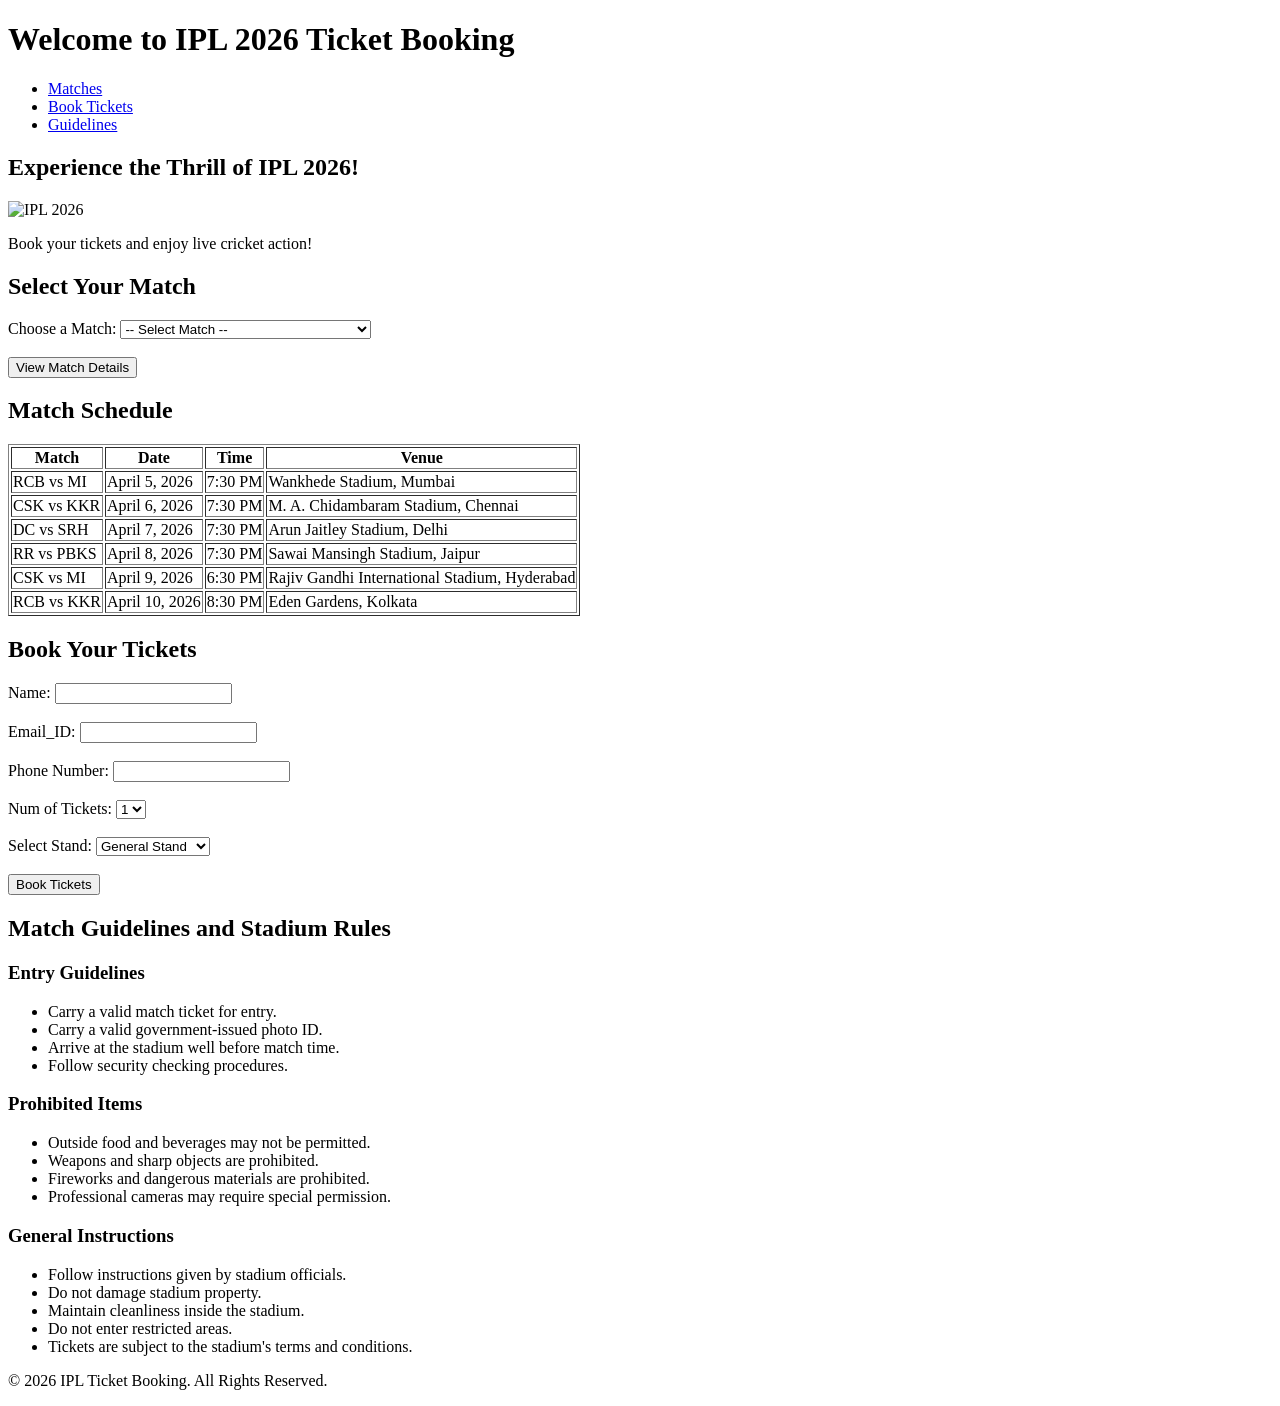
==== index.html @ c8d8641c "Add IPL Ticket Booking website" ====
<!DOCTYPE html>
<html lang="en">
<head>
    <meta charset="UTF-8">
    <meta name="viewport" content="width=device-width, initial-scale=1.0">
    <title>IPL 2026 Ticket Booking</title>
</head>

<body>

<header>
    <h1>Welcome to IPL 2026 Ticket Booking</h1>

    <nav>
        <ul>
            <li><a href="#matches">Matches</a></li>
            <li><a href="#booking">Book Tickets</a></li>
            <li><a href="#guidelines">Guidelines</a></li>
        </ul>
    </nav>
</header>

<main>

    <section>
        <h2>Experience the Thrill of IPL 2026!</h2>
        <img src="images/ipl20206.jpg" alt="IPL 2026" width="100%">
        <p>Book your tickets and enjoy live cricket action!</p>
    </section>

    <section id="matches">
        <h2>Select Your Match</h2>

        <form id="matchForm">

            <label for="match">Choose a Match:</label>

            <select id="match" name="match" required>
                <option value="">-- Select Match --</option>
                <option value="RCB vs MI">RCB vs Mumbai Indians</option>
                <option value="CSK vs KKR">CSK vs Kolkata Knight Riders</option>
                <option value="DC vs SRH">Delhi Capitals vs Sunrisers Hyderabad</option>
                <option value="RR vs PBKS">Rajasthan Royals vs Punjab Kings</option>
                <option value="SRH vs CSK">Sunrisers Hyderabad vs CSK</option>
                <option value="KKR vs RCB">KKR vs RCB</option>
            </select>

            <br><br>

            <button type="button" onclick="showMatch()">
                View Match Details
            </button>

        </form>

        <p id="matchDetails"></p>

    </section>

    <section>
        <h2>Match Schedule</h2>

        <table border="1">
            <tr>
                <th>Match</th>
                <th>Date</th>
                <th>Time</th>
                <th>Venue</th>
            </tr>

            <tr>
                <td>RCB vs MI</td>
                <td>April 5, 2026</td>
                <td>7:30 PM</td>
                <td>Wankhede Stadium, Mumbai</td>
            </tr>

            <tr>
                <td>CSK vs KKR</td>
                <td>April 6, 2026</td>
                <td>7:30 PM</td>
                <td>M. A. Chidambaram Stadium, Chennai</td>
            </tr>

            <tr>
                <td>DC vs SRH</td>
                <td>April 7, 2026</td>
                <td>7:30 PM</td>
                <td>Arun Jaitley Stadium, Delhi</td>
            </tr>

            <tr>
                <td>RR vs PBKS</td>
                <td>April 8, 2026</td>
                <td>7:30 PM</td>
                <td>Sawai Mansingh Stadium, Jaipur</td>
            </tr>

            <tr>
                <td>CSK vs MI</td>
                <td>April 9, 2026</td>
                <td>6:30 PM</td>
                <td>Rajiv Gandhi International Stadium, Hyderabad</td>
            </tr>

            <tr>
                <td>RCB vs KKR</td>
                <td>April 10, 2026</td>
                <td>8:30 PM</td>
                <td>Eden Gardens, Kolkata</td>
            </tr>
        </table>
    </section>

    <!-- Ticket Booking Form -->
    <section id="booking">
        <h2>Book Your Tickets</h2>

        <form>
            <label for="name">Name:</label>
            <input type="text" id="name" name="name" required>

            <br><br>

            <label for="email">Email_ID:</label>
            <input type="email" id="email" name="email" required>

            <br><br>

            <label for="phone">Phone Number:</label>
            <input type="tel" id="phone" name="phone" required>

            <br><br>

            <label for="ticket">Num of Tickets:</label>
            <select id="ticket" name="ticket">
                <option value="1">1</option>
                <option value="2">2</option>
                <option value="3">3</option>
                <option value="4">4</option>
                <option value="5">5</option>
            </select>

            <br><br>

            <label for="stand">Select Stand:</label>
            <select id="stand" name="stand">
                <option>General Stand</option>
                <option>Premium Stand</option>
                <option>VIP Stand</option>
            </select>

            <br><br>

            <button type="submit">Book Tickets</button>
        </form>
    </section>

    <section id="guidelines">
        <h2>Match Guidelines and Stadium Rules</h2>

        <h3>Entry Guidelines</h3>
        <ul>
            <li>Carry a valid match ticket for entry.</li>
            <li>Carry a valid government-issued photo ID.</li>
            <li>Arrive at the stadium well before match time.</li>
            <li>Follow security checking procedures.</li>
        </ul>

        <h3>Prohibited Items</h3>
        <ul>
            <li>Outside food and beverages may not be permitted.</li>
            <li>Weapons and sharp objects are prohibited.</li>
            <li>Fireworks and dangerous materials are prohibited.</li>
            <li>Professional cameras may require special permission.</li>
        </ul>

        <h3>General Instructions</h3>
        <ul>
            <li>Follow instructions given by stadium officials.</li>
            <li>Do not damage stadium property.</li>
            <li>Maintain cleanliness inside the stadium.</li>
            <li>Do not enter restricted areas.</li>
            <li>Tickets are subject to the stadium's terms and conditions.</li>
        </ul>

    </section>

</main>

<footer>
    <p>&copy; 2026 IPL Ticket Booking. All Rights Reserved.</p>
</footer>



</script>

</body>
</html>
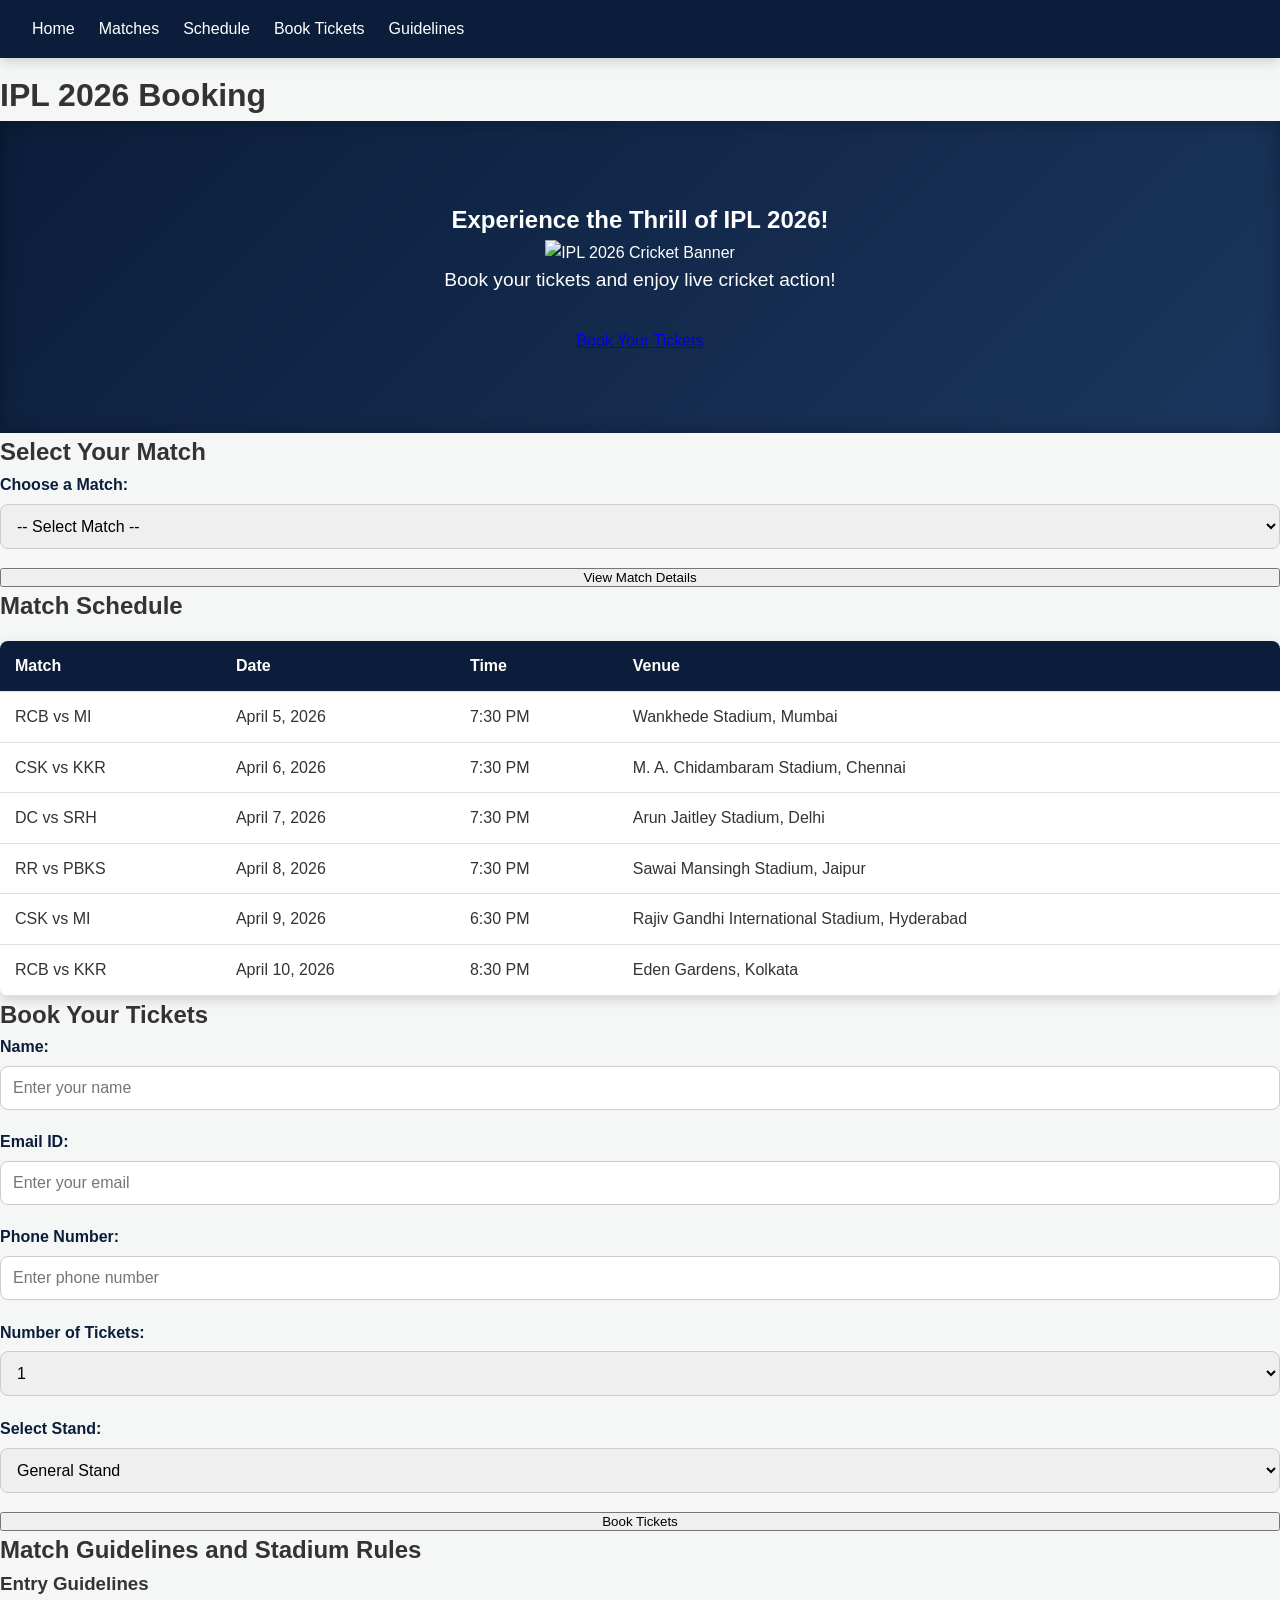
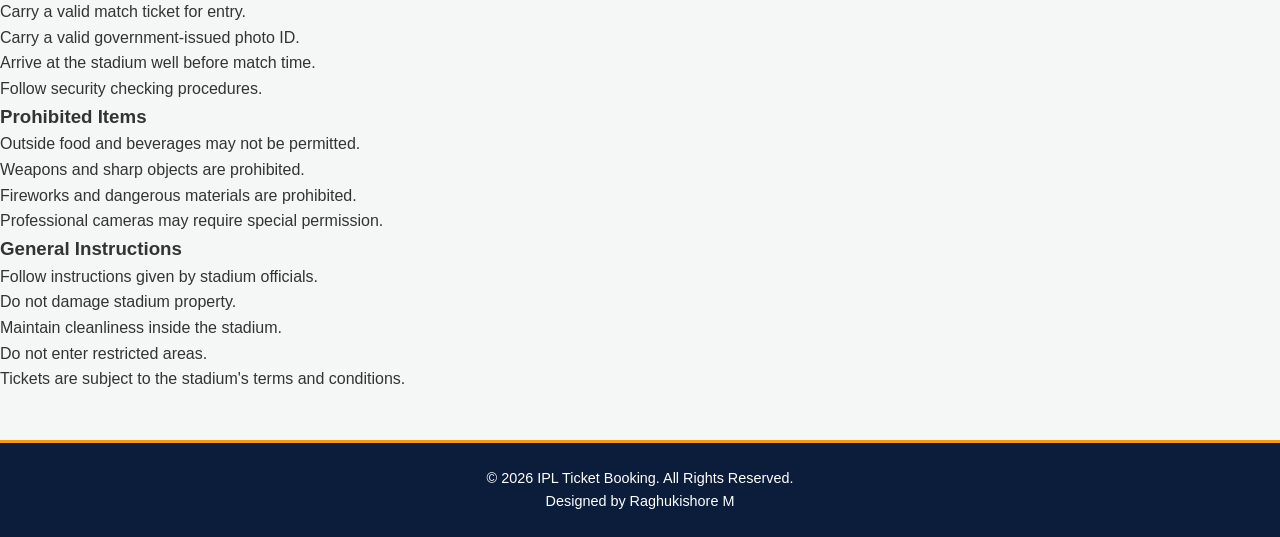
==== commit 36c37507: "Updated HTML markup structure for CSS alignment" ====
--- a/index.html
+++ b/index.html
@@ -4,197 +4,236 @@
     <meta charset="UTF-8">
     <meta name="viewport" content="width=device-width, initial-scale=1.0">
     <title>IPL 2026 Ticket Booking</title>
+
+    <!-- External CSS -->
+    <link rel="stylesheet" href="styles.css">
 </head>
-
 <body>
 
-<header>
-    <h1>Welcome to IPL 2026 Ticket Booking</h1>
-
-    <nav>
-        <ul>
-            <li><a href="#matches">Matches</a></li>
-            <li><a href="#booking">Book Tickets</a></li>
-            <li><a href="#guidelines">Guidelines</a></li>
-        </ul>
-    </nav>
-</header>
-
-<main>
-
-    <section>
-        <h2>Experience the Thrill of IPL 2026!</h2>
-        <img src="images/ipl20206.jpg" alt="IPL 2026" width="100%">
-        <p>Book your tickets and enjoy live cricket action!</p>
-    </section>
-
-    <section id="matches">
-        <h2>Select Your Match</h2>
-
-        <form id="matchForm">
-
-            <label for="match">Choose a Match:</label>
-
-            <select id="match" name="match" required>
-                <option value="">-- Select Match --</option>
-                <option value="RCB vs MI">RCB vs Mumbai Indians</option>
-                <option value="CSK vs KKR">CSK vs Kolkata Knight Riders</option>
-                <option value="DC vs SRH">Delhi Capitals vs Sunrisers Hyderabad</option>
-                <option value="RR vs PBKS">Rajasthan Royals vs Punjab Kings</option>
-                <option value="SRH vs CSK">Sunrisers Hyderabad vs CSK</option>
-                <option value="KKR vs RCB">KKR vs RCB</option>
-            </select>
-
-            <br><br>
-
-            <button type="button" onclick="showMatch()">
-                View Match Details
-            </button>
-
-        </form>
-
-        <p id="matchDetails"></p>
-
-    </section>
-
-    <section>
-        <h2>Match Schedule</h2>
-
-        <table border="1">
-            <tr>
-                <th>Match</th>
-                <th>Date</th>
-                <th>Time</th>
-                <th>Venue</th>
-            </tr>
-
-            <tr>
-                <td>RCB vs MI</td>
-                <td>April 5, 2026</td>
-                <td>7:30 PM</td>
-                <td>Wankhede Stadium, Mumbai</td>
-            </tr>
-
-            <tr>
-                <td>CSK vs KKR</td>
-                <td>April 6, 2026</td>
-                <td>7:30 PM</td>
-                <td>M. A. Chidambaram Stadium, Chennai</td>
-            </tr>
-
-            <tr>
-                <td>DC vs SRH</td>
-                <td>April 7, 2026</td>
-                <td>7:30 PM</td>
-                <td>Arun Jaitley Stadium, Delhi</td>
-            </tr>
-
-            <tr>
-                <td>RR vs PBKS</td>
-                <td>April 8, 2026</td>
-                <td>7:30 PM</td>
-                <td>Sawai Mansingh Stadium, Jaipur</td>
-            </tr>
-
-            <tr>
-                <td>CSK vs MI</td>
-                <td>April 9, 2026</td>
-                <td>6:30 PM</td>
-                <td>Rajiv Gandhi International Stadium, Hyderabad</td>
-            </tr>
-
-            <tr>
-                <td>RCB vs KKR</td>
-                <td>April 10, 2026</td>
-                <td>8:30 PM</td>
-                <td>Eden Gardens, Kolkata</td>
-            </tr>
-        </table>
-    </section>
-
-    <!-- Ticket Booking Form -->
-    <section id="booking">
-        <h2>Book Your Tickets</h2>
-
-        <form>
-            <label for="name">Name:</label>
-            <input type="text" id="name" name="name" required>
-
-            <br><br>
-
-            <label for="email">Email_ID:</label>
-            <input type="email" id="email" name="email" required>
-
-            <br><br>
-
-            <label for="phone">Phone Number:</label>
-            <input type="tel" id="phone" name="phone" required>
-
-            <br><br>
-
-            <label for="ticket">Num of Tickets:</label>
-            <select id="ticket" name="ticket">
-                <option value="1">1</option>
-                <option value="2">2</option>
-                <option value="3">3</option>
-                <option value="4">4</option>
-                <option value="5">5</option>
-            </select>
-
-            <br><br>
-
-            <label for="stand">Select Stand:</label>
-            <select id="stand" name="stand">
-                <option>General Stand</option>
-                <option>Premium Stand</option>
-                <option>VIP Stand</option>
-            </select>
-
-            <br><br>
-
-            <button type="submit">Book Tickets</button>
-        </form>
-    </section>
-
-    <section id="guidelines">
-        <h2>Match Guidelines and Stadium Rules</h2>
-
-        <h3>Entry Guidelines</h3>
-        <ul>
-            <li>Carry a valid match ticket for entry.</li>
-            <li>Carry a valid government-issued photo ID.</li>
-            <li>Arrive at the stadium well before match time.</li>
-            <li>Follow security checking procedures.</li>
-        </ul>
-
-        <h3>Prohibited Items</h3>
-        <ul>
-            <li>Outside food and beverages may not be permitted.</li>
-            <li>Weapons and sharp objects are prohibited.</li>
-            <li>Fireworks and dangerous materials are prohibited.</li>
-            <li>Professional cameras may require special permission.</li>
-        </ul>
-
-        <h3>General Instructions</h3>
-        <ul>
-            <li>Follow instructions given by stadium officials.</li>
-            <li>Do not damage stadium property.</li>
-            <li>Maintain cleanliness inside the stadium.</li>
-            <li>Do not enter restricted areas.</li>
-            <li>Tickets are subject to the stadium's terms and conditions.</li>
-        </ul>
-
-    </section>
-
-</main>
-
-<footer>
-    <p>&copy; 2026 IPL Ticket Booking. All Rights Reserved.</p>
-</footer>
-
-
-
-</script>
+    <!-- Header & Navigation -->
+    <header>
+        <h1>IPL 2026 Booking</h1>
+
+        <nav>
+            <ul>
+                <li><a href="#home">Home</a></li>
+                <li><a href="#matches">Matches</a></li>
+                <li><a href="#schedule">Schedule</a></li>
+                <li><a href="#booking">Book Tickets</a></li>
+                <li><a href="#guidelines">Guidelines</a></li>
+            </ul>
+        </nav>
+    </header>
+
+    <main>
+
+        <!-- Hero Section -->
+        <section id="home" class="hero">
+            <h2>Experience the Thrill of IPL 2026!</h2>
+
+            <img src="images/ipl2026.jpg.jpeg" 
+                 alt="IPL 2026 Cricket Banner" 
+                 class="hero-image">
+
+            <p>Book your tickets and enjoy live cricket action!</p>
+
+            <a href="#booking" class="hero-button">
+                Book Your Tickets
+            </a>
+        </section>
+
+        <!-- Match Selection -->
+        <section id="matches">
+            <h2>Select Your Match</h2>
+
+            <form id="matchForm">
+                <div class="form-group">
+                    <label for="match">Choose a Match:</label>
+                    <select id="match" name="match" required>
+                        <option value="">-- Select Match --</option>
+                        <option value="RCB vs MI">RCB vs Mumbai Indians</option>
+                        <option value="CSK vs KKR">CSK vs Kolkata Knight Riders</option>
+                        <option value="DC vs SRH">Delhi Capitals vs Sunrisers Hyderabad</option>
+                        <option value="RR vs PBKS">Rajasthan Royals vs Punjab Kings</option>
+                        <option value="SRH vs CSK">Sunrisers Hyderabad vs CSK</option>
+                        <option value="KKR vs RCB">KKR vs RCB</option>
+                    </select>
+                </div>
+
+                <button type="button" onclick="showMatch()">
+                    View Match Details
+                </button>
+            </form>
+
+            <p id="matchDetails"></p>
+        </section>
+
+        <!-- Match Schedule -->
+        <section id="schedule">
+            <h2>Match Schedule</h2>
+
+            <div class="table-container">
+                <table>
+                    <thead>
+                        <tr>
+                            <th>Match</th>
+                            <th>Date</th>
+                            <th>Time</th>
+                            <th>Venue</th>
+                        </tr>
+                    </thead>
+                    <tbody>
+                        <tr>
+                            <td>RCB vs MI</td>
+                            <td>April 5, 2026</td>
+                            <td>7:30 PM</td>
+                            <td>Wankhede Stadium, Mumbai</td>
+                        </tr>
+                        <tr>
+                            <td>CSK vs KKR</td>
+                            <td>April 6, 2026</td>
+                            <td>7:30 PM</td>
+                            <td>M. A. Chidambaram Stadium, Chennai</td>
+                        </tr>
+                        <tr>
+                            <td>DC vs SRH</td>
+                            <td>April 7, 2026</td>
+                            <td>7:30 PM</td>
+                            <td>Arun Jaitley Stadium, Delhi</td>
+                        </tr>
+                        <tr>
+                            <td>RR vs PBKS</td>
+                            <td>April 8, 2026</td>
+                            <td>7:30 PM</td>
+                            <td>Sawai Mansingh Stadium, Jaipur</td>
+                        </tr>
+                        <tr>
+                            <td>CSK vs MI</td>
+                            <td>April 9, 2026</td>
+                            <td>6:30 PM</td>
+                            <td>Rajiv Gandhi International Stadium, Hyderabad</td>
+                        </tr>
+                        <tr>
+                            <td>RCB vs KKR</td>
+                            <td>April 10, 2026</td>
+                            <td>8:30 PM</td>
+                            <td>Eden Gardens, Kolkata</td>
+                        </tr>
+                    </tbody>
+                </table>
+            </div>
+        </section>
+
+        <!-- Ticket Booking -->
+        <section id="booking">
+            <h2>Book Your Tickets</h2>
+
+            <form onsubmit="bookTicket(event)">
+                <div class="form-group">
+                    <label for="name">Name:</label>
+                    <input type="text" id="name" name="name" placeholder="Enter your name" required>
+                </div>
+
+                <div class="form-group">
+                    <label for="email">Email ID:</label>
+                    <input type="email" id="email" name="email" placeholder="Enter your email" required>
+                </div>
+
+                <div class="form-group">
+                    <label for="phone">Phone Number:</label>
+                    <input type="tel" id="phone" name="phone" placeholder="Enter phone number" pattern="[0-9]{10}" required>
+                </div>
+
+                <div class="form-group">
+                    <label for="ticket">Number of Tickets:</label>
+                    <select id="ticket" name="ticket" required>
+                        <option value="1">1</option>
+                        <option value="2">2</option>
+                        <option value="3">3</option>
+                        <option value="4">4</option>
+                        <option value="5">5</option>
+                    </select>
+                </div>
+
+                <div class="form-group">
+                    <label for="stand">Select Stand:</label>
+                    <select id="stand" name="stand" required>
+                        <option value="General Stand">General Stand</option>
+                        <option value="Premium Stand">Premium Stand</option>
+                        <option value="VIP Stand">VIP Stand</option>
+                    </select>
+                </div>
+
+                <button type="submit">Book Tickets</button>
+            </form>
+        </section>
+
+        <!-- Guidelines -->
+        <section id="guidelines">
+            <h2>Match Guidelines and Stadium Rules</h2>
+
+            <h3>Entry Guidelines</h3>
+            <ul>
+                <li>Carry a valid match ticket for entry.</li>
+                <li>Carry a valid government-issued photo ID.</li>
+                <li>Arrive at the stadium well before match time.</li>
+                <li>Follow security checking procedures.</li>
+            </ul>
+
+            <h3>Prohibited Items</h3>
+            <ul>
+                <li>Outside food and beverages may not be permitted.</li>
+                <li>Weapons and sharp objects are prohibited.</li>
+                <li>Fireworks and dangerous materials are prohibited.</li>
+                <li>Professional cameras may require special permission.</li>
+            </ul>
+
+            <h3>General Instructions</h3>
+            <ul>
+                <li>Follow instructions given by stadium officials.</li>
+                <li>Do not damage stadium property.</li>
+                <li>Maintain cleanliness inside the stadium.</li>
+                <li>Do not enter restricted areas.</li>
+                <li>Tickets are subject to the stadium's terms and conditions.</li>
+            </ul>
+        </section>
+
+    </main>
+
+    <!-- Footer -->
+    <footer>
+        <p>&copy; 2026 IPL Ticket Booking. All Rights Reserved.</p>
+        <p>Designed by Raghukishore M</p>
+    </footer>
+
+    <!-- JavaScript -->
+    <script>
+        function showMatch() {
+            let match = document.getElementById("match").value;
+
+            if (match === "") {
+                alert("Please select a match");
+            } else {
+                document.getElementById("matchDetails").innerHTML =
+                    "Selected Match: " + match;
+            }
+        }
+
+        function bookTicket(event) {
+            event.preventDefault();
+
+            let name = document.getElementById("name").value;
+            let tickets = document.getElementById("ticket").value;
+            let stand = document.getElementById("stand").value;
+
+            alert(
+                "Ticket Booking Successful!\n\n" +
+                "Name: " + name + "\n" +
+                "Number of Tickets: " + tickets + "\n" +
+                "Stand: " + stand
+            );
+        }
+    </script>
 
 </body>
 </html>
--- a/styles.css
+++ b/styles.css
@@ -0,0 +1,198 @@
+/* --- Root Variables for Theme --- */
+:root {
+  --primary-color: #0b1d3a;    /* Dark Blue */
+  --accent-color: #f39c12;     /* Gold / Yellow */
+  --accent-hover: #e67e22;     /* Darker Gold */
+  --bg-color: #f4f7f6;         /* Light Background */
+  --card-bg: #ffffff;          /* White Card Background */
+  --text-color: #333333;       /* Dark Text */
+  --text-light: #ffffff;       /* White Text */
+  --shadow: 0 4px 12px rgba(0, 0, 0, 0.15);
+  --border-radius: 8px;
+}
+
+/* --- Global Styles --- */
+* {
+  margin: 0;
+  padding: 0;
+  box-sizing: border-box;
+}
+
+body {
+  font-family: 'Segoe UI', Tahoma, Geneva, Verdana, sans-serif;
+  background-color: var(--bg-color);
+  color: var(--text-color);
+  line-height: 1.6;
+  padding-top: 70px; /* Space for fixed navbar */
+}
+
+/* --- Navigation Bar --- */
+nav {
+  position: fixed;
+  top: 0;
+  left: 0;
+  width: 100%;
+  background-color: var(--primary-color);
+  color: var(--text-light);
+  display: flex;
+  justify-content: space-between;
+  align-items: center;
+  padding: 1rem 2rem;
+  box-shadow: var(--shadow);
+  z-index: 1000;
+}
+
+nav .logo {
+  font-size: 1.5rem;
+  font-weight: bold;
+  color: var(--accent-color);
+  letter-spacing: 1px;
+}
+
+nav ul {
+  list-style: none;
+  display: flex;
+  gap: 1.5rem;
+}
+
+nav ul li a {
+  color: var(--text-light);
+  text-decoration: none;
+  font-weight: 500;
+  transition: color 0.3s ease;
+}
+
+nav ul li a:hover {
+  color: var(--accent-color);
+}
+
+/* --- Hero Section / Banner --- */
+.hero {
+  background: linear-gradient(135deg, var(--primary-color), #1b365d);
+  color: var(--text-light);
+  text-align: center;
+  padding: 5rem 2rem;
+  box-shadow: inset 0 0 20px rgba(0,0,0,0.3);
+}
+
+.hero h1 {
+  font-size: 3rem;
+  margin-bottom: 1rem;
+  color: var(--accent-color);
+}
+
+.hero p {
+  font-size: 1.2rem;
+  margin-bottom: 2rem;
+  max-width: 600px;
+  margin-left: auto;
+  margin-right: auto;
+}
+
+.btn {
+  display: inline-block;
+  background-color: var(--accent-color);
+  color: var(--primary-color);
+  padding: 0.75rem 1.5rem;
+  font-size: 1rem;
+  font-weight: bold;
+  border: none;
+  border-radius: var(--border-radius);
+  cursor: pointer;
+  text-decoration: none;
+  transition: background-color 0.3s ease, transform 0.2s ease;
+  box-shadow: var(--shadow);
+}
+
+.btn:hover {
+  background-color: var(--accent-hover);
+  transform: translateY(-2px);
+}
+
+/* --- Cards & Containers --- */
+.container {
+  max-width: 1100px;
+  margin: 2rem auto;
+  padding: 0 1rem;
+}
+
+.card {
+  background-color: var(--card-bg);
+  padding: 2rem;
+  margin-bottom: 2rem;
+  border-radius: var(--border-radius);
+  box-shadow: var(--shadow);
+  border-left: 5px solid var(--accent-color);
+}
+
+/* --- Tables (Match Schedule) --- */
+table {
+  width: 100%;
+  border-collapse: collapse;
+  margin-top: 1rem;
+  background-color: var(--card-bg);
+  border-radius: var(--border-radius);
+  overflow: hidden;
+  box-shadow: var(--shadow);
+}
+
+table th, table td {
+  padding: 12px 15px;
+  text-align: left;
+  border-bottom: 1px solid #e0e0e0;
+}
+
+table th {
+  background-color: var(--primary-color);
+  color: var(--text-light);
+  font-weight: 600;
+}
+
+table tr:hover {
+  background-color: #f1f5f9;
+}
+
+/* --- Forms (Booking Section) --- */
+form {
+  display: flex;
+  flex-direction: column;
+  gap: 1.2rem;
+}
+
+.form-group {
+  display: flex;
+  flex-direction: column;
+  gap: 0.4rem;
+}
+
+form label {
+  font-weight: 600;
+  color: var(--primary-color);
+}
+
+form input, form select {
+  padding: 0.75rem;
+  border: 1px solid #ccc;
+  border-radius: var(--border-radius);
+  font-size: 1rem;
+  outline: none;
+  transition: border-color 0.3s ease;
+}
+
+form input:focus, form select:focus {
+  border-color: var(--accent-color);
+}
+
+/* --- Footer --- */
+footer {
+  background-color: var(--primary-color);
+  color: var(--text-light);
+  text-align: center;
+  padding: 1.5rem;
+  margin-top: 3rem;
+  font-size: 0.9rem;
+  border-top: 3px solid var(--accent-color);
+}
+
+
+
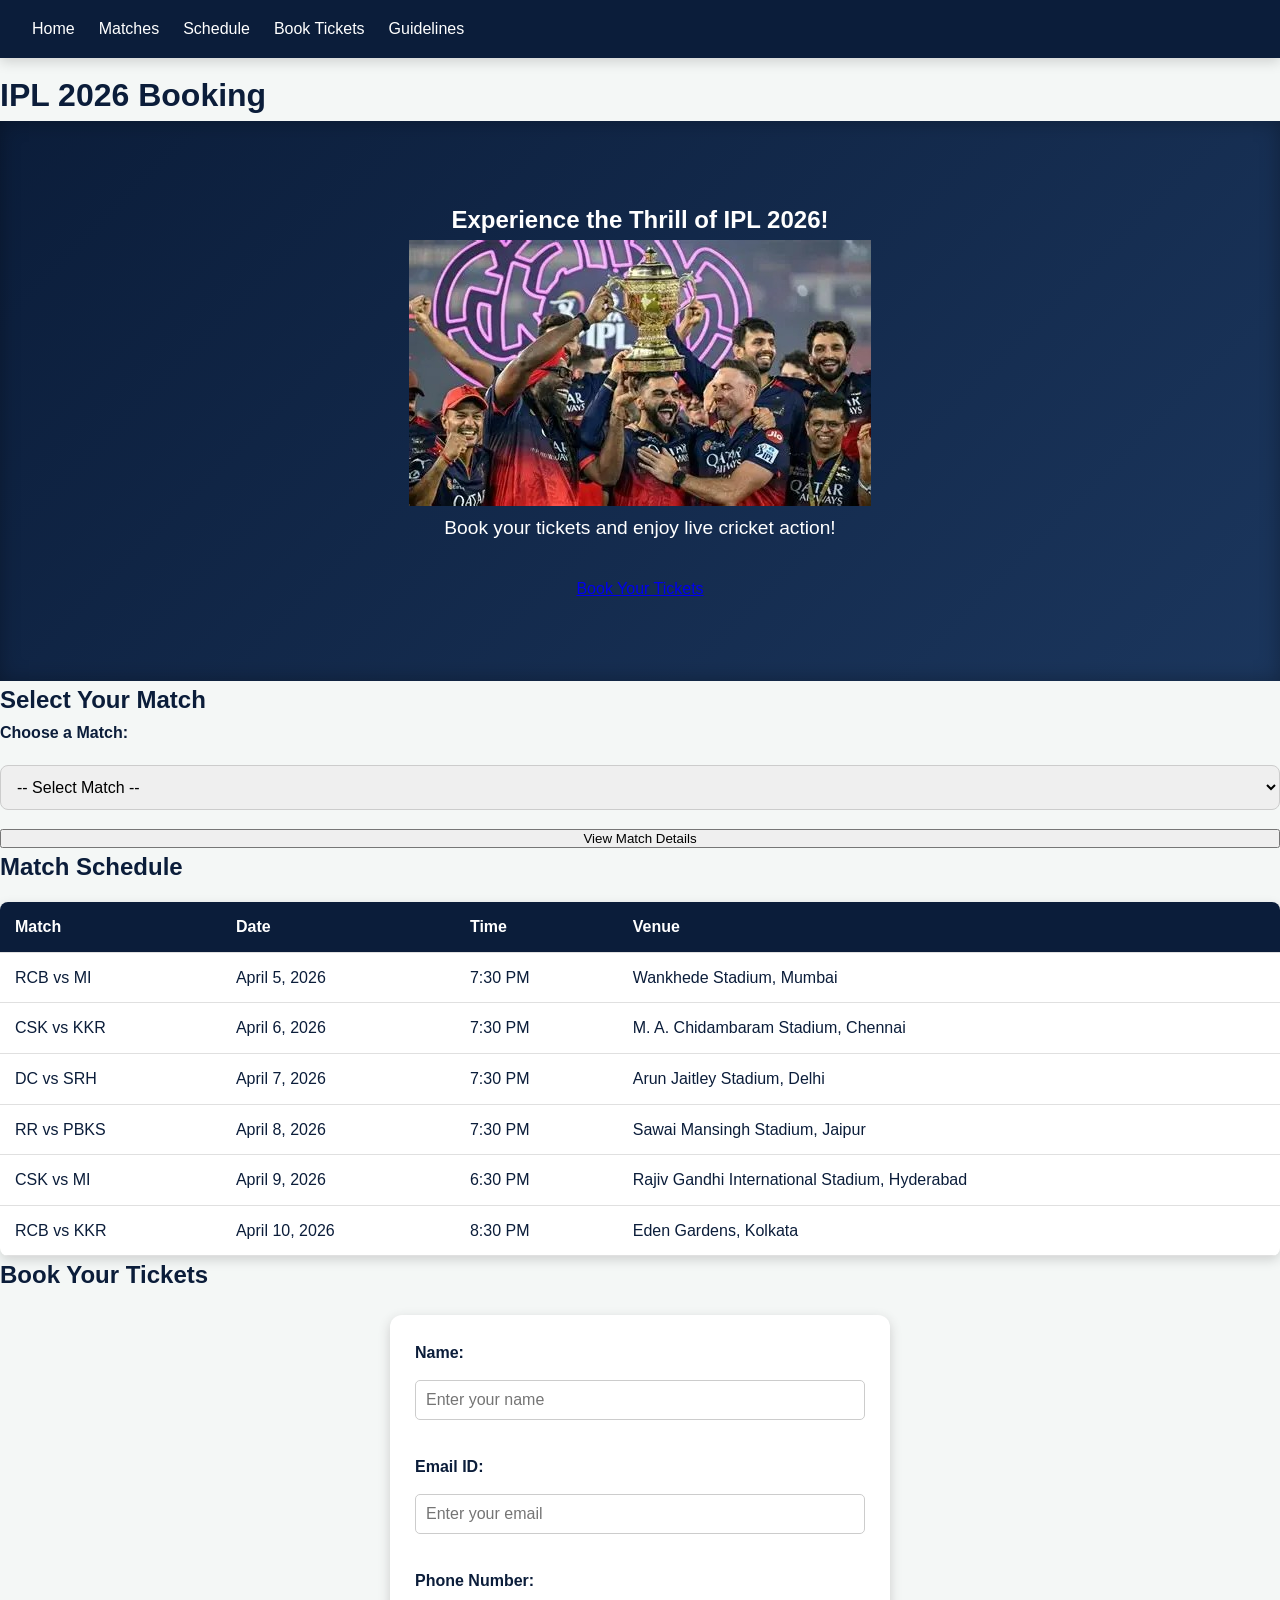
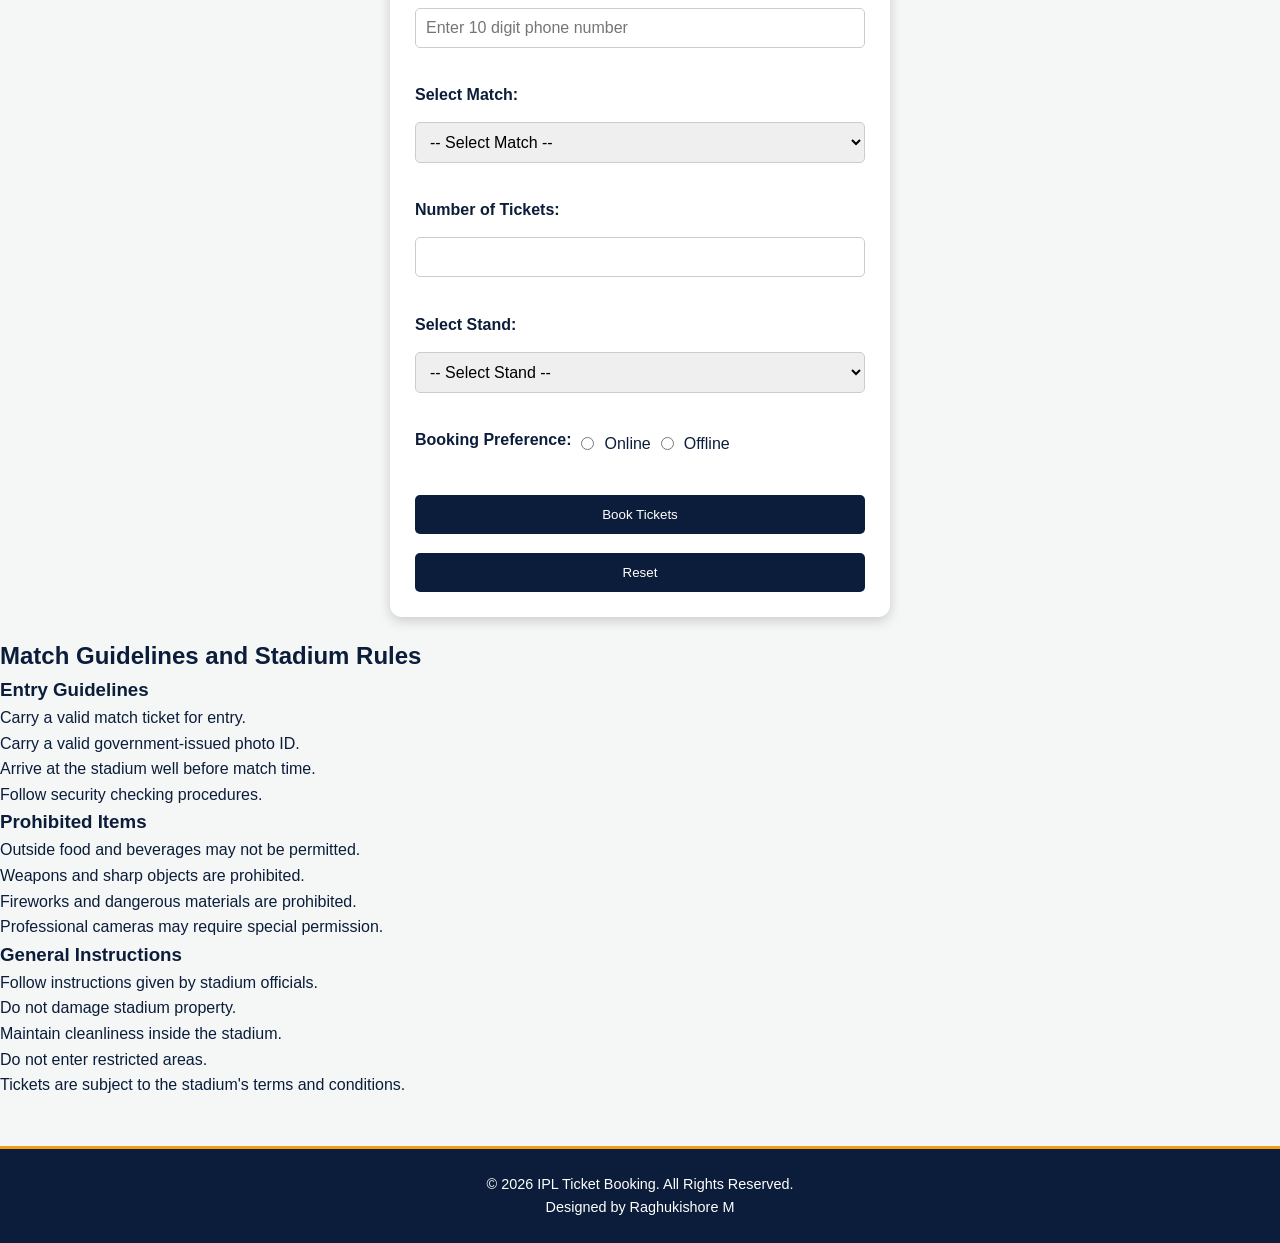
==== commit 54d665fe: "Complete IPL Ticket Booking Activity 3" ====
--- a/index.html
+++ b/index.html
@@ -1,239 +1,169 @@
+
 <!DOCTYPE html>
 <html lang="en">
 <head>
-    <meta charset="UTF-8">
-    <meta name="viewport" content="width=device-width, initial-scale=1.0">
-    <title>IPL 2026 Ticket Booking</title>
-
-    <!-- External CSS -->
-    <link rel="stylesheet" href="styles.css">
+<meta charset="UTF-8">
+<meta name="viewport" content="width=device-width, initial-scale=1.0">
+<title>IPL 2026 Ticket Booking</title>
+<link rel="stylesheet" href="styles.css">
+<style>
+body{font-family:Arial,sans-serif;background:#f4f7f6;color:#0b1d3a}
+#booking form{max-width:500px;margin:20px auto;padding:25px;background:white;border-radius:12px;box-shadow:0 4px 12px #ccc}
+.form-group{margin-bottom:15px}
+.form-group label{display:block;margin-bottom:8px;font-weight:bold}
+.form-group input:not([type=radio]),.form-group select{width:100%;padding:10px;border:1px solid #ccc;border-radius:5px;box-sizing:border-box}
+.form-group input:focus,.form-group select:focus{outline:2px solid #f39c12}
+#booking button{background:#0b1d3a;color:white;padding:12px 20px;border:0;border-radius:5px;cursor:pointer}
+#booking button:hover{background:#f39c12;color:#0b1d3a}
+</style>
 </head>
 <body>
 
-    <!-- Header & Navigation -->
-    <header>
-        <h1>IPL 2026 Booking</h1>
+<header>
+<h1>IPL 2026 Booking</h1>
+<nav><ul>
+<li><a href="#home">Home</a></li>
+<li><a href="#matches">Matches</a></li>
+<li><a href="#schedule">Schedule</a></li>
+<li><a href="#booking">Book Tickets</a></li>
+<li><a href="#guidelines">Guidelines</a></li>
+</ul></nav>
+</header>
 
-        <nav>
-            <ul>
-                <li><a href="#home">Home</a></li>
-                <li><a href="#matches">Matches</a></li>
-                <li><a href="#schedule">Schedule</a></li>
-                <li><a href="#booking">Book Tickets</a></li>
-                <li><a href="#guidelines">Guidelines</a></li>
-            </ul>
-        </nav>
-    </header>
+<main>
 
-    <main>
+<section id="home" class="hero">
+<h2>Experience the Thrill of IPL 2026!</h2>
+<img src="images/ipl2026.jpg.jpeg" alt="IPL 2026 Cricket Banner" class="hero-image">
+<p>Book your tickets and enjoy live cricket action!</p>
+<a href="#booking" class="hero-button">Book Your Tickets</a>
+</section>
 
-        <!-- Hero Section -->
-        <section id="home" class="hero">
-            <h2>Experience the Thrill of IPL 2026!</h2>
+<section id="matches">
+<h2>Select Your Match</h2>
+<form id="matchForm">
+<label for="match">Choose a Match:</label>
+<select id="match" name="match" required>
+<option value="">-- Select Match --</option>
+<option>RCB vs Mumbai Indians</option>
+<option>CSK vs Kolkata Knight Riders</option>
+<option>Delhi Capitals vs Sunrisers Hyderabad</option>
+<option>Rajasthan Royals vs Punjab Kings</option>
+<option>Sunrisers Hyderabad vs CSK</option>
+<option>KKR vs RCB</option>
+</select>
+<button type="button" onclick="showMatch()">View Match Details</button>
+</form>
+<p id="matchDetails"></p>
+</section>
 
-            <img src="images/ipl2026.jpg.jpeg" 
-                 alt="IPL 2026 Cricket Banner" 
-                 class="hero-image">
+<section id="schedule">
+<h2>Match Schedule</h2>
+<div class="table-container"><table>
+<thead><tr><th>Match</th><th>Date</th><th>Time</th><th>Venue</th></tr></thead>
+<tbody>
+<tr><td>RCB vs MI</td><td>April 5, 2026</td><td>7:30 PM</td><td>Wankhede Stadium, Mumbai</td></tr>
+<tr><td>CSK vs KKR</td><td>April 6, 2026</td><td>7:30 PM</td><td>M. A. Chidambaram Stadium, Chennai</td></tr>
+<tr><td>DC vs SRH</td><td>April 7, 2026</td><td>7:30 PM</td><td>Arun Jaitley Stadium, Delhi</td></tr>
+<tr><td>RR vs PBKS</td><td>April 8, 2026</td><td>7:30 PM</td><td>Sawai Mansingh Stadium, Jaipur</td></tr>
+<tr><td>CSK vs MI</td><td>April 9, 2026</td><td>6:30 PM</td><td>Rajiv Gandhi International Stadium, Hyderabad</td></tr>
+<tr><td>RCB vs KKR</td><td>April 10, 2026</td><td>8:30 PM</td><td>Eden Gardens, Kolkata</td></tr>
+</tbody>
+</table></div>
+</section>
 
-            <p>Book your tickets and enjoy live cricket action!</p>
+<section id="booking">
+<h2>Book Your Tickets</h2>
+<form onsubmit="bookTicket(event)">
+<div class="form-group">
+<label for="name">Name:</label>
+<input type="text" id="name" name="name" placeholder="Enter your name" minlength="3" maxlength="30" required>
+</div>
+<div class="form-group">
+<label for="email">Email ID:</label>
+<input type="email" id="email" name="email" placeholder="Enter your email" required>
+</div>
+<div class="form-group">
+<label for="phone">Phone Number:</label>
+<input type="tel" id="phone" name="phone" placeholder="Enter 10 digit phone number" pattern="[0-9]{10}" required>
+</div>
+<div class="form-group">
+<label for="bookingMatch">Select Match:</label>
+<select id="bookingMatch" name="bookingMatch" required>
+<option value="">-- Select Match --</option>
+<option>RCB vs MI</option><option>CSK vs KKR</option>
+<option>DC vs SRH</option><option>RR vs PBKS</option>
+<option>CSK vs MI</option><option>RCB vs KKR</option>
+</select>
+</div>
+<div class="form-group">
+<label for="ticket">Number of Tickets:</label>
+<input type="number" id="ticket" name="ticket" min="1" max="10" required>
+</div>
+<div class="form-group">
+<label for="stand">Select Stand:</label>
+<select id="stand" name="stand" required>
+<option value="">-- Select Stand --</option>
+<option>General Stand</option><option>Premium Stand</option><option>VIP Stand</option>
+</select>
+</div>
+<div class="form-group">
+<label>Booking Preference:</label>
+<input type="radio" name="preference" value="Online" required> Online
+<input type="radio" name="preference" value="Offline"> Offline
+</div>
+<button type="submit">Book Tickets</button>
+<button type="reset">Reset</button>
+</form>
+</section>
 
-            <a href="#booking" class="hero-button">
-                Book Your Tickets
-            </a>
-        </section>
+<section id="guidelines">
+<h2>Match Guidelines and Stadium Rules</h2>
+<h3>Entry Guidelines</h3>
+<ul>
+<li>Carry a valid match ticket for entry.</li>
+<li>Carry a valid government-issued photo ID.</li>
+<li>Arrive at the stadium well before match time.</li>
+<li>Follow security checking procedures.</li>
+</ul>
+<h3>Prohibited Items</h3>
+<ul>
+<li>Outside food and beverages may not be permitted.</li>
+<li>Weapons and sharp objects are prohibited.</li>
+<li>Fireworks and dangerous materials are prohibited.</li>
+<li>Professional cameras may require special permission.</li>
+</ul>
+<h3>General Instructions</h3>
+<ul>
+<li>Follow instructions given by stadium officials.</li>
+<li>Do not damage stadium property.</li>
+<li>Maintain cleanliness inside the stadium.</li>
+<li>Do not enter restricted areas.</li>
+<li>Tickets are subject to the stadium's terms and conditions.</li>
+</ul>
+</section>
 
-        <!-- Match Selection -->
-        <section id="matches">
-            <h2>Select Your Match</h2>
+</main>
 
-            <form id="matchForm">
-                <div class="form-group">
-                    <label for="match">Choose a Match:</label>
-                    <select id="match" name="match" required>
-                        <option value="">-- Select Match --</option>
-                        <option value="RCB vs MI">RCB vs Mumbai Indians</option>
-                        <option value="CSK vs KKR">CSK vs Kolkata Knight Riders</option>
-                        <option value="DC vs SRH">Delhi Capitals vs Sunrisers Hyderabad</option>
-                        <option value="RR vs PBKS">Rajasthan Royals vs Punjab Kings</option>
-                        <option value="SRH vs CSK">Sunrisers Hyderabad vs CSK</option>
-                        <option value="KKR vs RCB">KKR vs RCB</option>
-                    </select>
-                </div>
+<footer>
+<p>&copy; 2026 IPL Ticket Booking. All Rights Reserved.</p>
+<p>Designed by Raghukishore M</p>
+</footer>
 
-                <button type="button" onclick="showMatch()">
-                    View Match Details
-                </button>
-            </form>
-
-            <p id="matchDetails"></p>
-        </section>
-
-        <!-- Match Schedule -->
-        <section id="schedule">
-            <h2>Match Schedule</h2>
-
-            <div class="table-container">
-                <table>
-                    <thead>
-                        <tr>
-                            <th>Match</th>
-                            <th>Date</th>
-                            <th>Time</th>
-                            <th>Venue</th>
-                        </tr>
-                    </thead>
-                    <tbody>
-                        <tr>
-                            <td>RCB vs MI</td>
-                            <td>April 5, 2026</td>
-                            <td>7:30 PM</td>
-                            <td>Wankhede Stadium, Mumbai</td>
-                        </tr>
-                        <tr>
-                            <td>CSK vs KKR</td>
-                            <td>April 6, 2026</td>
-                            <td>7:30 PM</td>
-                            <td>M. A. Chidambaram Stadium, Chennai</td>
-                        </tr>
-                        <tr>
-                            <td>DC vs SRH</td>
-                            <td>April 7, 2026</td>
-                            <td>7:30 PM</td>
-                            <td>Arun Jaitley Stadium, Delhi</td>
-                        </tr>
-                        <tr>
-                            <td>RR vs PBKS</td>
-                            <td>April 8, 2026</td>
-                            <td>7:30 PM</td>
-                            <td>Sawai Mansingh Stadium, Jaipur</td>
-                        </tr>
-                        <tr>
-                            <td>CSK vs MI</td>
-                            <td>April 9, 2026</td>
-                            <td>6:30 PM</td>
-                            <td>Rajiv Gandhi International Stadium, Hyderabad</td>
-                        </tr>
-                        <tr>
-                            <td>RCB vs KKR</td>
-                            <td>April 10, 2026</td>
-                            <td>8:30 PM</td>
-                            <td>Eden Gardens, Kolkata</td>
-                        </tr>
-                    </tbody>
-                </table>
-            </div>
-        </section>
-
-        <!-- Ticket Booking -->
-        <section id="booking">
-            <h2>Book Your Tickets</h2>
-
-            <form onsubmit="bookTicket(event)">
-                <div class="form-group">
-                    <label for="name">Name:</label>
-                    <input type="text" id="name" name="name" placeholder="Enter your name" required>
-                </div>
-
-                <div class="form-group">
-                    <label for="email">Email ID:</label>
-                    <input type="email" id="email" name="email" placeholder="Enter your email" required>
-                </div>
-
-                <div class="form-group">
-                    <label for="phone">Phone Number:</label>
-                    <input type="tel" id="phone" name="phone" placeholder="Enter phone number" pattern="[0-9]{10}" required>
-                </div>
-
-                <div class="form-group">
-                    <label for="ticket">Number of Tickets:</label>
-                    <select id="ticket" name="ticket" required>
-                        <option value="1">1</option>
-                        <option value="2">2</option>
-                        <option value="3">3</option>
-                        <option value="4">4</option>
-                        <option value="5">5</option>
-                    </select>
-                </div>
-
-                <div class="form-group">
-                    <label for="stand">Select Stand:</label>
-                    <select id="stand" name="stand" required>
-                        <option value="General Stand">General Stand</option>
-                        <option value="Premium Stand">Premium Stand</option>
-                        <option value="VIP Stand">VIP Stand</option>
-                    </select>
-                </div>
-
-                <button type="submit">Book Tickets</button>
-            </form>
-        </section>
-
-        <!-- Guidelines -->
-        <section id="guidelines">
-            <h2>Match Guidelines and Stadium Rules</h2>
-
-            <h3>Entry Guidelines</h3>
-            <ul>
-                <li>Carry a valid match ticket for entry.</li>
-                <li>Carry a valid government-issued photo ID.</li>
-                <li>Arrive at the stadium well before match time.</li>
-                <li>Follow security checking procedures.</li>
-            </ul>
-
-            <h3>Prohibited Items</h3>
-            <ul>
-                <li>Outside food and beverages may not be permitted.</li>
-                <li>Weapons and sharp objects are prohibited.</li>
-                <li>Fireworks and dangerous materials are prohibited.</li>
-                <li>Professional cameras may require special permission.</li>
-            </ul>
-
-            <h3>General Instructions</h3>
-            <ul>
-                <li>Follow instructions given by stadium officials.</li>
-                <li>Do not damage stadium property.</li>
-                <li>Maintain cleanliness inside the stadium.</li>
-                <li>Do not enter restricted areas.</li>
-                <li>Tickets are subject to the stadium's terms and conditions.</li>
-            </ul>
-        </section>
-
-    </main>
-
-    <!-- Footer -->
-    <footer>
-        <p>&copy; 2026 IPL Ticket Booking. All Rights Reserved.</p>
-        <p>Designed by Raghukishore M</p>
-    </footer>
-
-    <!-- JavaScript -->
-    <script>
-        function showMatch() {
-            let match = document.getElementById("match").value;
-
-            if (match === "") {
-                alert("Please select a match");
-            } else {
-                document.getElementById("matchDetails").innerHTML =
-                    "Selected Match: " + match;
-            }
-        }
-
-        function bookTicket(event) {
-            event.preventDefault();
-
-            let name = document.getElementById("name").value;
-            let tickets = document.getElementById("ticket").value;
-            let stand = document.getElementById("stand").value;
-
-            alert(
-                "Ticket Booking Successful!\n\n" +
-                "Name: " + name + "\n" +
-                "Number of Tickets: " + tickets + "\n" +
-                "Stand: " + stand
-            );
-        }
-    </script>
+<script>
+function showMatch(){
+let match=document.getElementById("match").value;
+document.getElementById("matchDetails").innerHTML=match?"Selected Match: "+match:"Please select a match";
+}
+function bookTicket(event){
+event.preventDefault();
+let name=document.getElementById("name").value,
+tickets=document.getElementById("ticket").value,
+stand=document.getElementById("stand").value,
+match=document.getElementById("bookingMatch").value;
+alert("Ticket Booking Successful!\n\nName: "+name+"\nMatch: "+match+"\nNumber of Tickets: "+tickets+"\nStand: "+stand);
+}
+</script>
 
 </body>
-</html>+</html>
--- a/styles.css
+++ b/styles.css
@@ -1,17 +1,16 @@
-/* --- Root Variables for Theme --- */
+
 :root {
-  --primary-color: #0b1d3a;    /* Dark Blue */
-  --accent-color: #f39c12;     /* Gold / Yellow */
-  --accent-hover: #e67e22;     /* Darker Gold */
-  --bg-color: #f4f7f6;         /* Light Background */
-  --card-bg: #ffffff;          /* White Card Background */
-  --text-color: #333333;       /* Dark Text */
-  --text-light: #ffffff;       /* White Text */
-  --shadow: 0 4px 12px rgba(0, 0, 0, 0.15);
+  --primary-color: #0b1d3a;
+  --accent-color: #f39c12;
+  --accent-hover: #e67e22;
+  --bg-color: #f4f7f6;
+  --card-bg: #ffffff;
+  --text-color: #333333;
+  --text-light: #ffffff;
+  --shadow: 0 4px 12px rgba(0,0,0,0.15);
   --border-radius: 8px;
 }
 
-/* --- Global Styles --- */
 * {
   margin: 0;
   padding: 0;
@@ -20,19 +19,18 @@
 
 body {
   font-family: 'Segoe UI', Tahoma, Geneva, Verdana, sans-serif;
-  background-color: var(--bg-color);
+  background: var(--bg-color);
   color: var(--text-color);
   line-height: 1.6;
-  padding-top: 70px; /* Space for fixed navbar */
-}
-
-/* --- Navigation Bar --- */
+  padding-top: 70px;
+}
+
 nav {
   position: fixed;
   top: 0;
   left: 0;
   width: 100%;
-  background-color: var(--primary-color);
+  background: var(--primary-color);
   color: var(--text-light);
   display: flex;
   justify-content: space-between;
@@ -66,7 +64,6 @@
   color: var(--accent-color);
 }
 
-/* --- Hero Section / Banner --- */
 .hero {
   background: linear-gradient(135deg, var(--primary-color), #1b365d);
   color: var(--text-light);
@@ -83,15 +80,13 @@
 
 .hero p {
   font-size: 1.2rem;
-  margin-bottom: 2rem;
   max-width: 600px;
-  margin-left: auto;
-  margin-right: auto;
+  margin: 0 auto 2rem;
 }
 
 .btn {
   display: inline-block;
-  background-color: var(--accent-color);
+  background: var(--accent-color);
   color: var(--primary-color);
   padding: 0.75rem 1.5rem;
   font-size: 1rem;
@@ -105,11 +100,10 @@
 }
 
 .btn:hover {
-  background-color: var(--accent-hover);
+  background: var(--accent-hover);
   transform: translateY(-2px);
 }
 
-/* --- Cards & Containers --- */
 .container {
   max-width: 1100px;
   margin: 2rem auto;
@@ -117,7 +111,7 @@
 }
 
 .card {
-  background-color: var(--card-bg);
+  background: var(--card-bg);
   padding: 2rem;
   margin-bottom: 2rem;
   border-radius: var(--border-radius);
@@ -125,12 +119,11 @@
   border-left: 5px solid var(--accent-color);
 }
 
-/* --- Tables (Match Schedule) --- */
 table {
   width: 100%;
   border-collapse: collapse;
   margin-top: 1rem;
-  background-color: var(--card-bg);
+  background: var(--card-bg);
   border-radius: var(--border-radius);
   overflow: hidden;
   box-shadow: var(--shadow);
@@ -143,16 +136,15 @@
 }
 
 table th {
-  background-color: var(--primary-color);
+  background: var(--primary-color);
   color: var(--text-light);
   font-weight: 600;
 }
 
 table tr:hover {
-  background-color: #f1f5f9;
-}
-
-/* --- Forms (Booking Section) --- */
+  background: #f1f5f9;
+}
+
 form {
   display: flex;
   flex-direction: column;
@@ -183,9 +175,8 @@
   border-color: var(--accent-color);
 }
 
-/* --- Footer --- */
 footer {
-  background-color: var(--primary-color);
+  background: var(--primary-color);
   color: var(--text-light);
   text-align: center;
   padding: 1.5rem;
@@ -194,5 +185,62 @@
   border-top: 3px solid var(--accent-color);
 }
 
-
-
+/* Booking Form */
+#booking form {
+  max-width: 500px;
+  margin: auto;
+  padding: 25px;
+  background: white;
+  border-radius: 10px;
+  box-shadow: 0 4px 10px #ccc;
+}
+
+.form-group {
+  margin-bottom: 15px;
+}
+
+.form-group label {
+  display: block;
+  margin-bottom: 8px;
+  font-weight: bold;
+}
+
+.form-group input:not([type="radio"]),
+.form-group select {
+  width: 100%;
+  padding: 10px;
+  border: 1px solid #ccc;
+  border-radius: 5px;
+  box-sizing: border-box;
+}
+
+.form-group input:focus,
+.form-group select:focus {
+  outline: 2px solid var(--accent-color);
+}
+
+#booking button {
+  background: var(--primary-color);
+  color: white;
+  padding: 12px 20px;
+  border: none;
+  border-radius: 5px;
+  cursor: pointer;
+}
+
+#booking button:hover {
+  background: var(--accent-color);
+  color: var(--primary-color);
+}
+
+/* Radio Buttons */
+.form-group:has(input[type="radio"]) {
+  flex-direction: row;
+  align-items: center;
+  gap: 10px;
+}
+
+.form-group input[type="radio"] {
+  width: auto;
+  margin: 0;
+}
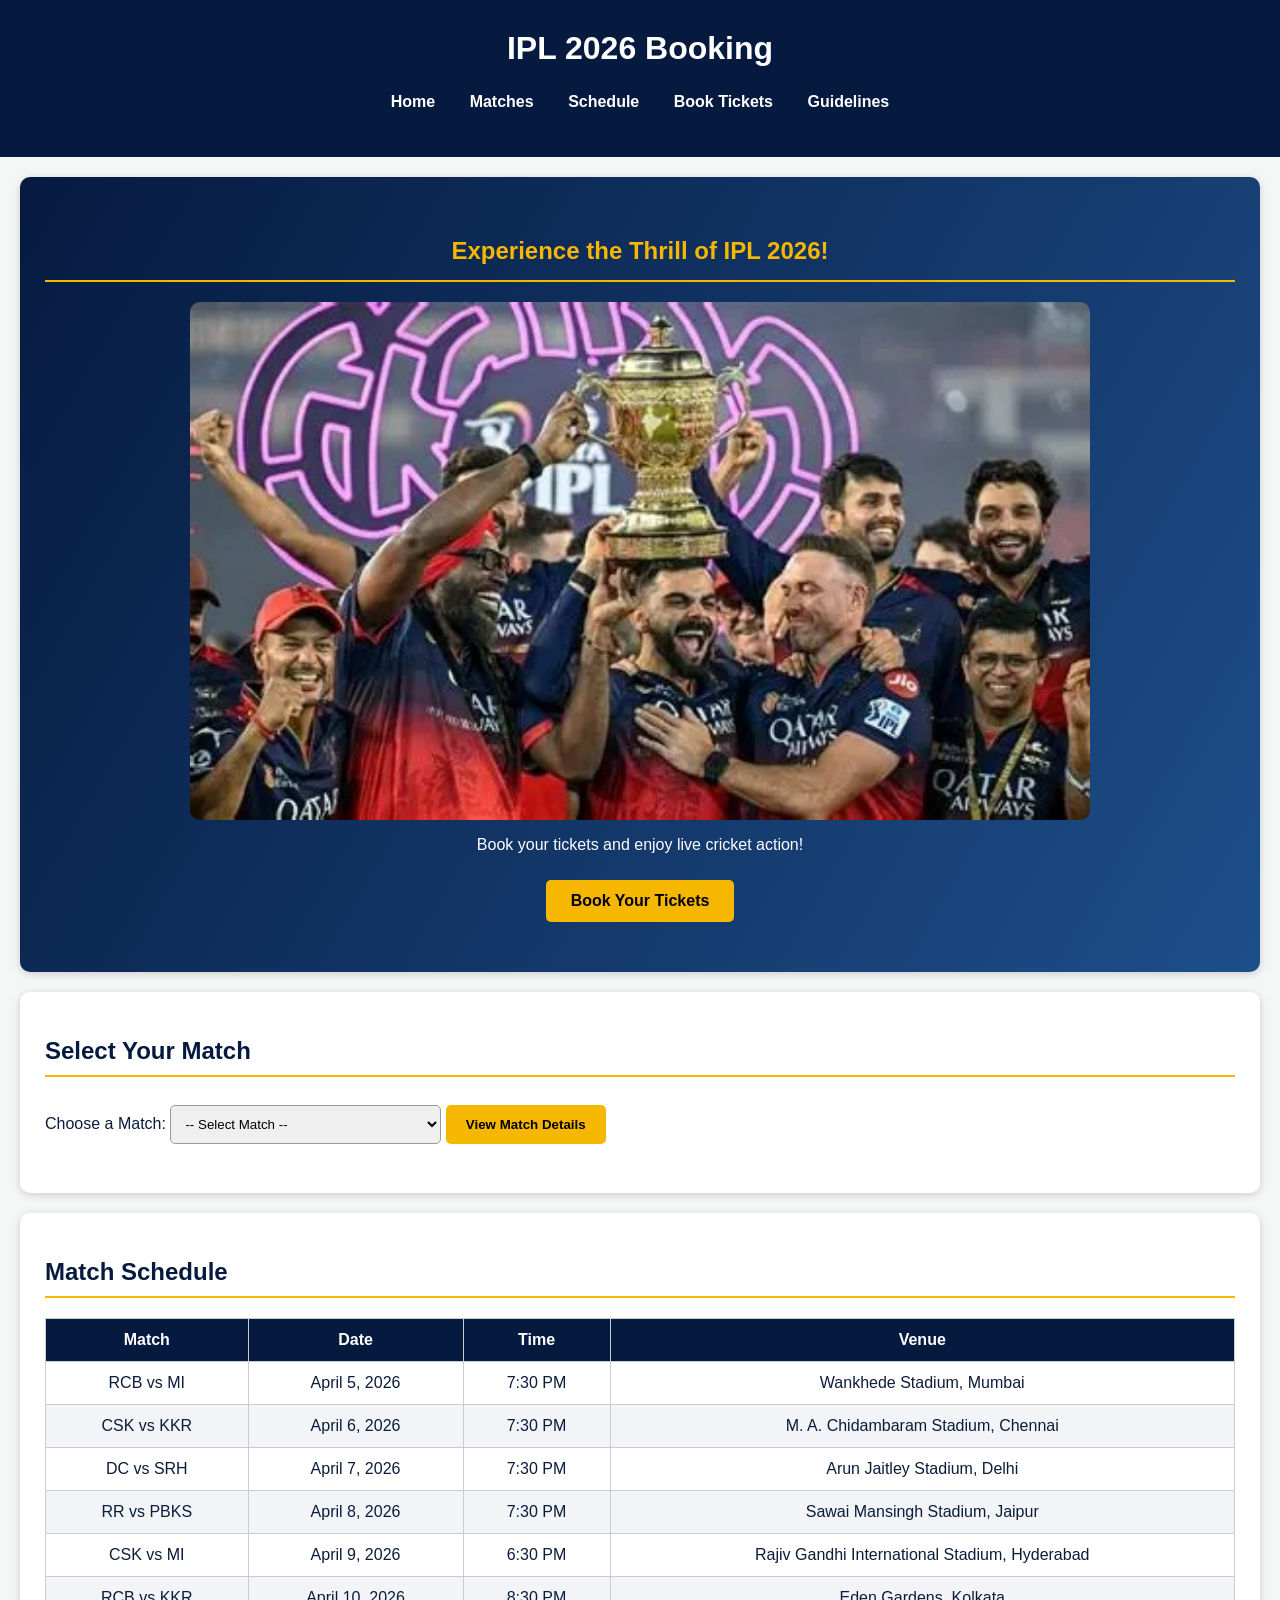
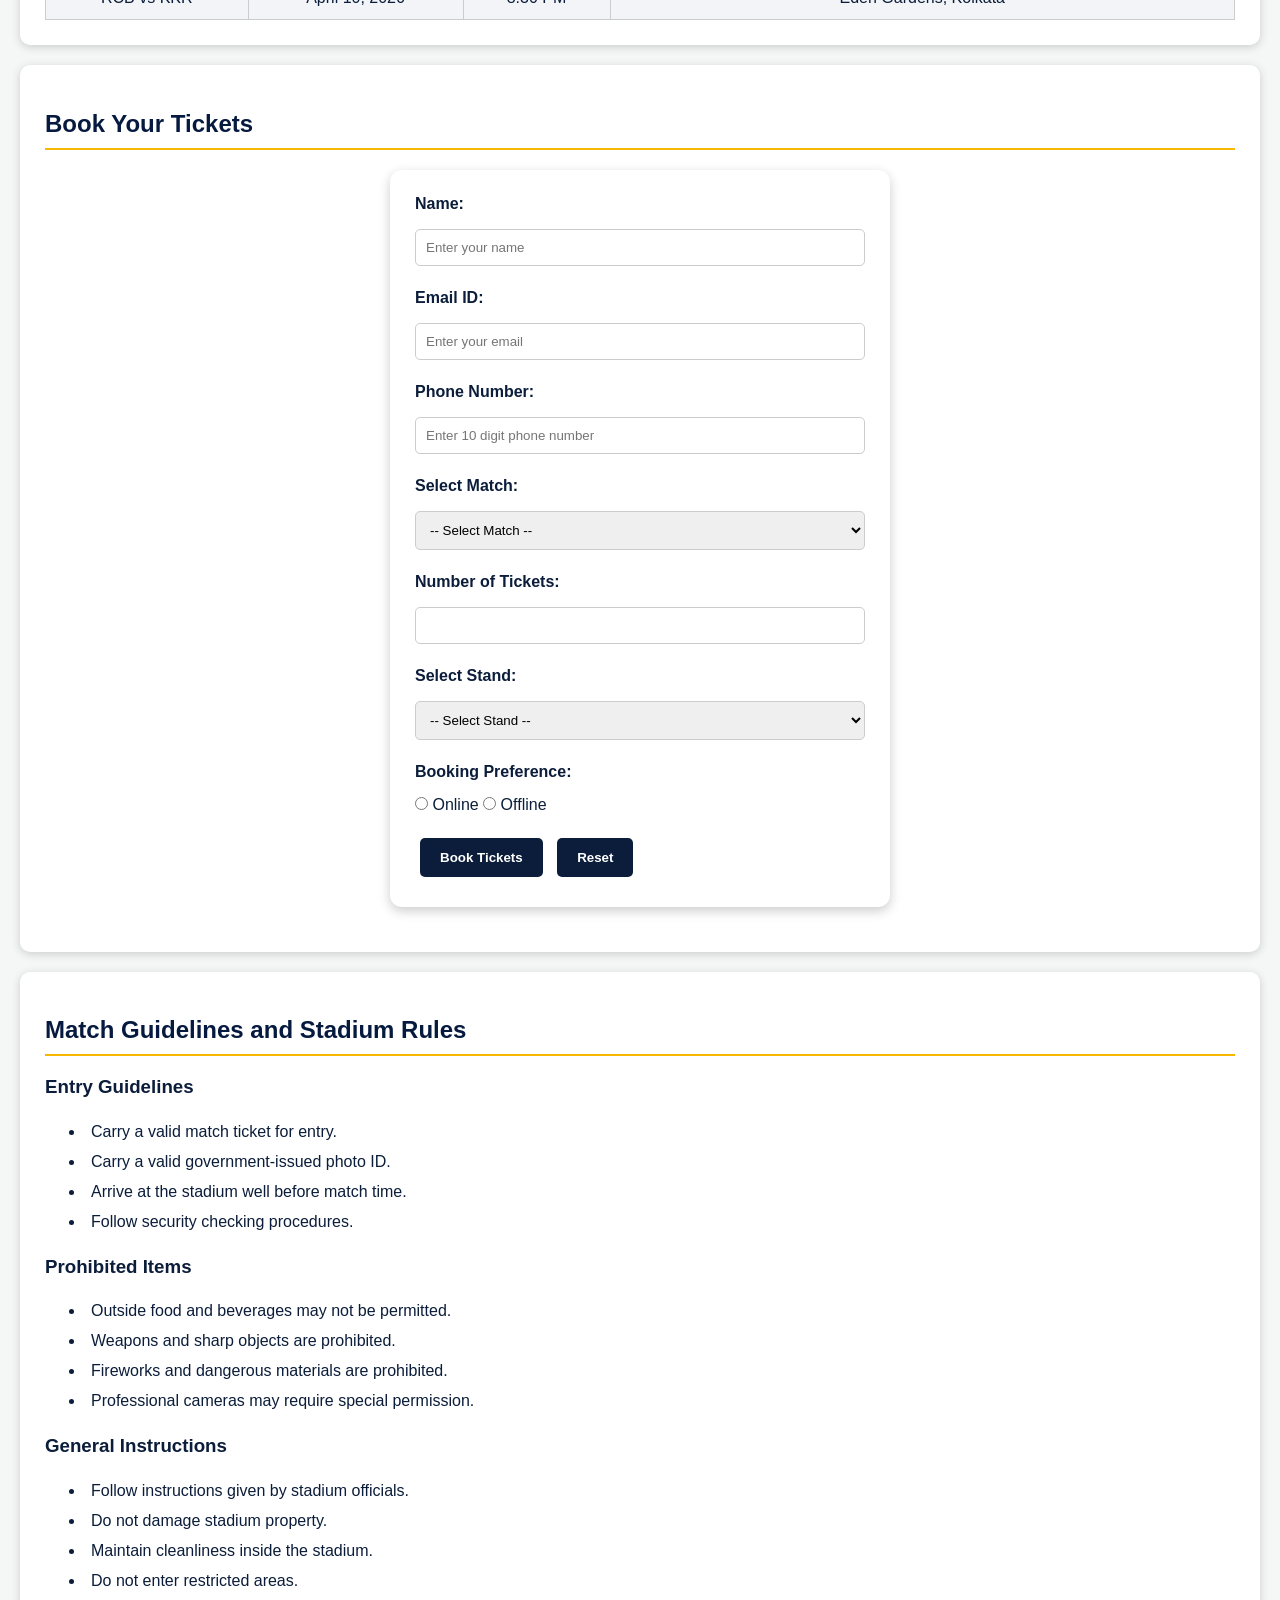
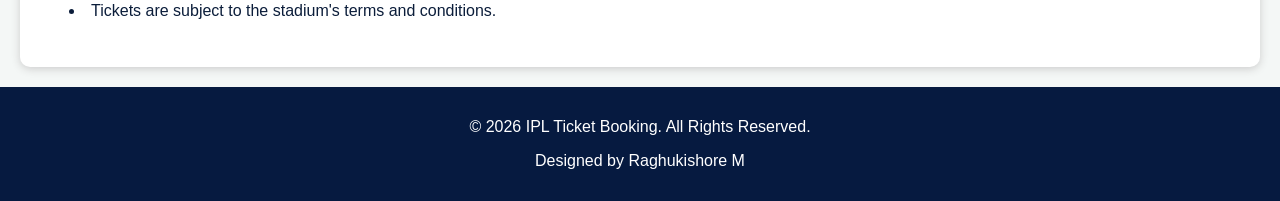
==== commit bcab8082: "Completed Activity 5 JavaScript and CSS" ====
--- a/index.html
+++ b/index.html
@@ -5,44 +5,112 @@
 <meta charset="UTF-8">
 <meta name="viewport" content="width=device-width, initial-scale=1.0">
 <title>IPL 2026 Ticket Booking</title>
+
 <link rel="stylesheet" href="styles.css">
+
 <style>
-body{font-family:Arial,sans-serif;background:#f4f7f6;color:#0b1d3a}
-#booking form{max-width:500px;margin:20px auto;padding:25px;background:white;border-radius:12px;box-shadow:0 4px 12px #ccc}
-.form-group{margin-bottom:15px}
-.form-group label{display:block;margin-bottom:8px;font-weight:bold}
-.form-group input:not([type=radio]),.form-group select{width:100%;padding:10px;border:1px solid #ccc;border-radius:5px;box-sizing:border-box}
-.form-group input:focus,.form-group select:focus{outline:2px solid #f39c12}
-#booking button{background:#0b1d3a;color:white;padding:12px 20px;border:0;border-radius:5px;cursor:pointer}
-#booking button:hover{background:#f39c12;color:#0b1d3a}
+body {
+    font-family: Arial, sans-serif;
+    background: #f4f7f6;
+    color: #0b1d3a;
+}
+
+html {
+    scroll-behavior: smooth;
+}
+
+#booking form {
+    max-width: 500px;
+    margin: 20px auto;
+    padding: 25px;
+    background: white;
+    border-radius: 12px;
+    box-shadow: 0 4px 12px #ccc;
+}
+
+.form-group {
+    margin-bottom: 15px;
+}
+
+.form-group label {
+    display: block;
+    margin-bottom: 8px;
+    font-weight: bold;
+}
+
+.form-group input:not([type=radio]),
+.form-group select {
+    width: 100%;
+    padding: 10px;
+    border: 1px solid #ccc;
+    border-radius: 5px;
+    box-sizing: border-box;
+}
+
+.form-group input:focus,
+.form-group select:focus {
+    outline: 2px solid #f39c12;
+}
+
+#booking button {
+    background: #0b1d3a;
+    color: white;
+    padding: 12px 20px;
+    border: 0;
+    border-radius: 5px;
+    cursor: pointer;
+}
+
+#booking button:hover {
+    background: #f39c12;
+    color: #0b1d3a;
+}
 </style>
 </head>
+
 <body>
 
 <header>
 <h1>IPL 2026 Booking</h1>
-<nav><ul>
+
+<nav>
+<ul>
 <li><a href="#home">Home</a></li>
 <li><a href="#matches">Matches</a></li>
 <li><a href="#schedule">Schedule</a></li>
 <li><a href="#booking">Book Tickets</a></li>
 <li><a href="#guidelines">Guidelines</a></li>
-</ul></nav>
+</ul>
+</nav>
 </header>
 
 <main>
 
+<!-- Home Section -->
 <section id="home" class="hero">
+
 <h2>Experience the Thrill of IPL 2026!</h2>
-<img src="images/ipl2026.jpg.jpeg" alt="IPL 2026 Cricket Banner" class="hero-image">
+
+<img src="images/ipl2026.jpg.jpeg"
+alt="IPL 2026 Cricket Banner" class="hero-image">
+
 <p>Book your tickets and enjoy live cricket action!</p>
-<a href="#booking" class="hero-button">Book Your Tickets</a>
-</section>
-
+
+<a href="#booking" class="hero-button">
+Book Your Tickets
+</a>
+
+</section>
+
+<!-- Match Selection -->
 <section id="matches">
+
 <h2>Select Your Match</h2>
+
 <form id="matchForm">
+
 <label for="match">Choose a Match:</label>
+
 <select id="match" name="match" required>
 <option value="">-- Select Match --</option>
 <option>RCB vs Mumbai Indians</option>
@@ -52,73 +120,160 @@
 <option>Sunrisers Hyderabad vs CSK</option>
 <option>KKR vs RCB</option>
 </select>
-<button type="button" onclick="showMatch()">View Match Details</button>
+
+<button type="button" onclick="showMatch()">
+View Match Details
+</button>
+
 </form>
+
 <p id="matchDetails"></p>
-</section>
-
+
+</section>
+
+<!-- Match Schedule -->
 <section id="schedule">
+
 <h2>Match Schedule</h2>
-<div class="table-container"><table>
-<thead><tr><th>Match</th><th>Date</th><th>Time</th><th>Venue</th></tr></thead>
+
+<div class="table-container">
+<table>
+
+<thead>
+<tr>
+<th>Match</th>
+<th>Date</th>
+<th>Time</th>
+<th>Venue</th>
+</tr>
+</thead>
+
 <tbody>
-<tr><td>RCB vs MI</td><td>April 5, 2026</td><td>7:30 PM</td><td>Wankhede Stadium, Mumbai</td></tr>
-<tr><td>CSK vs KKR</td><td>April 6, 2026</td><td>7:30 PM</td><td>M. A. Chidambaram Stadium, Chennai</td></tr>
-<tr><td>DC vs SRH</td><td>April 7, 2026</td><td>7:30 PM</td><td>Arun Jaitley Stadium, Delhi</td></tr>
-<tr><td>RR vs PBKS</td><td>April 8, 2026</td><td>7:30 PM</td><td>Sawai Mansingh Stadium, Jaipur</td></tr>
-<tr><td>CSK vs MI</td><td>April 9, 2026</td><td>6:30 PM</td><td>Rajiv Gandhi International Stadium, Hyderabad</td></tr>
-<tr><td>RCB vs KKR</td><td>April 10, 2026</td><td>8:30 PM</td><td>Eden Gardens, Kolkata</td></tr>
+<tr>
+<td>RCB vs MI</td>
+<td>April 5, 2026</td>
+<td>7:30 PM</td>
+<td>Wankhede Stadium, Mumbai</td>
+</tr>
+
+<tr>
+<td>CSK vs KKR</td>
+<td>April 6, 2026</td>
+<td>7:30 PM</td>
+<td>M. A. Chidambaram Stadium, Chennai</td>
+</tr>
+
+<tr>
+<td>DC vs SRH</td>
+<td>April 7, 2026</td>
+<td>7:30 PM</td>
+<td>Arun Jaitley Stadium, Delhi</td>
+</tr>
+
+<tr>
+<td>RR vs PBKS</td>
+<td>April 8, 2026</td>
+<td>7:30 PM</td>
+<td>Sawai Mansingh Stadium, Jaipur</td>
+</tr>
+
+<tr>
+<td>CSK vs MI</td>
+<td>April 9, 2026</td>
+<td>6:30 PM</td>
+<td>Rajiv Gandhi International Stadium, Hyderabad</td>
+</tr>
+
+<tr>
+<td>RCB vs KKR</td>
+<td>April 10, 2026</td>
+<td>8:30 PM</td>
+<td>Eden Gardens, Kolkata</td>
+</tr>
 </tbody>
-</table></div>
-</section>
-
+
+</table>
+</div>
+
+</section>
+
+<!-- Booking Form -->
 <section id="booking">
+
 <h2>Book Your Tickets</h2>
+
 <form onsubmit="bookTicket(event)">
+
 <div class="form-group">
 <label for="name">Name:</label>
-<input type="text" id="name" name="name" placeholder="Enter your name" minlength="3" maxlength="30" required>
-</div>
+<input type="text" id="name" name="name"
+placeholder="Enter your name"
+minlength="3" maxlength="30" required>
+</div>
+
 <div class="form-group">
 <label for="email">Email ID:</label>
-<input type="email" id="email" name="email" placeholder="Enter your email" required>
-</div>
+<input type="email" id="email" name="email"
+placeholder="Enter your email" required>
+</div>
+
 <div class="form-group">
 <label for="phone">Phone Number:</label>
-<input type="tel" id="phone" name="phone" placeholder="Enter 10 digit phone number" pattern="[0-9]{10}" required>
-</div>
+<input type="tel" id="phone" name="phone"
+placeholder="Enter 10 digit phone number"
+pattern="[0-9]{10}" required>
+</div>
+
 <div class="form-group">
 <label for="bookingMatch">Select Match:</label>
 <select id="bookingMatch" name="bookingMatch" required>
 <option value="">-- Select Match --</option>
-<option>RCB vs MI</option><option>CSK vs KKR</option>
-<option>DC vs SRH</option><option>RR vs PBKS</option>
-<option>CSK vs MI</option><option>RCB vs KKR</option>
+<option>RCB vs MI</option>
+<option>CSK vs KKR</option>
+<option>DC vs SRH</option>
+<option>RR vs PBKS</option>
+<option>CSK vs MI</option>
+<option>RCB vs KKR</option>
 </select>
 </div>
+
 <div class="form-group">
 <label for="ticket">Number of Tickets:</label>
-<input type="number" id="ticket" name="ticket" min="1" max="10" required>
-</div>
+<input type="number" id="ticket" name="ticket"
+min="1" max="10" required>
+</div>
+
 <div class="form-group">
 <label for="stand">Select Stand:</label>
 <select id="stand" name="stand" required>
 <option value="">-- Select Stand --</option>
-<option>General Stand</option><option>Premium Stand</option><option>VIP Stand</option>
+<option>General Stand</option>
+<option>Premium Stand</option>
+<option>VIP Stand</option>
 </select>
 </div>
+
 <div class="form-group">
 <label>Booking Preference:</label>
-<input type="radio" name="preference" value="Online" required> Online
-<input type="radio" name="preference" value="Offline"> Offline
-</div>
+<input type="radio" name="preference"
+value="Online" required> Online
+
+<input type="radio" name="preference"
+value="Offline"> Offline
+</div>
+
 <button type="submit">Book Tickets</button>
 <button type="reset">Reset</button>
+
 </form>
-</section>
-
+
+</section>
+
+<!-- Guidelines -->
 <section id="guidelines">
+
 <h2>Match Guidelines and Stadium Rules</h2>
+
 <h3>Entry Guidelines</h3>
 <ul>
 <li>Carry a valid match ticket for entry.</li>
@@ -126,6 +281,7 @@
 <li>Arrive at the stadium well before match time.</li>
 <li>Follow security checking procedures.</li>
 </ul>
+
 <h3>Prohibited Items</h3>
 <ul>
 <li>Outside food and beverages may not be permitted.</li>
@@ -133,6 +289,7 @@
 <li>Fireworks and dangerous materials are prohibited.</li>
 <li>Professional cameras may require special permission.</li>
 </ul>
+
 <h3>General Instructions</h3>
 <ul>
 <li>Follow instructions given by stadium officials.</li>
@@ -141,29 +298,22 @@
 <li>Do not enter restricted areas.</li>
 <li>Tickets are subject to the stadium's terms and conditions.</li>
 </ul>
+
 </section>
 
 </main>
 
+<!-- Footer -->
 <footer>
 <p>&copy; 2026 IPL Ticket Booking. All Rights Reserved.</p>
 <p>Designed by Raghukishore M</p>
 </footer>
 
-<script>
-function showMatch(){
-let match=document.getElementById("match").value;
-document.getElementById("matchDetails").innerHTML=match?"Selected Match: "+match:"Please select a match";
-}
-function bookTicket(event){
-event.preventDefault();
-let name=document.getElementById("name").value,
-tickets=document.getElementById("ticket").value,
-stand=document.getElementById("stand").value,
-match=document.getElementById("bookingMatch").value;
-alert("Ticket Booking Successful!\n\nName: "+name+"\nMatch: "+match+"\nNumber of Tickets: "+tickets+"\nStand: "+stand);
-}
-</script>
+<!-- Toast Notification -->
+<div id="toast" class="toast" aria-live="polite"></div>
+
+<!-- JavaScript File -->
+<script src="app.js"></script>
 
 </body>
 </html>
--- a/styles.css
+++ b/styles.css
@@ -1,246 +1,275 @@
 
+/* Website Theme */
 :root {
-  --primary-color: #0b1d3a;
-  --accent-color: #f39c12;
-  --accent-hover: #e67e22;
-  --bg-color: #f4f7f6;
-  --card-bg: #ffffff;
-  --text-color: #333333;
-  --text-light: #ffffff;
-  --shadow: 0 4px 12px rgba(0,0,0,0.15);
-  --border-radius: 8px;
-}
-
+    --primary: #061a40;
+    --accent: #f5b700;
+    --background: #f2f4f8;
+    --text: #222222;
+}
+
+/* General Style */
 * {
-  margin: 0;
-  padding: 0;
-  box-sizing: border-box;
+    box-sizing: border-box;
+}
+
+html {
+    scroll-behavior: smooth;
 }
 
 body {
-  font-family: 'Segoe UI', Tahoma, Geneva, Verdana, sans-serif;
-  background: var(--bg-color);
-  color: var(--text-color);
-  line-height: 1.6;
-  padding-top: 70px;
-}
-
-nav {
-  position: fixed;
-  top: 0;
-  left: 0;
-  width: 100%;
-  background: var(--primary-color);
-  color: var(--text-light);
-  display: flex;
-  justify-content: space-between;
-  align-items: center;
-  padding: 1rem 2rem;
-  box-shadow: var(--shadow);
-  z-index: 1000;
-}
-
-nav .logo {
-  font-size: 1.5rem;
-  font-weight: bold;
-  color: var(--accent-color);
-  letter-spacing: 1px;
-}
-
+    font-family: Arial, sans-serif;
+    margin: 0;
+    background: var(--background);
+    color: var(--text);
+}
+
+/* Header */
+header {
+    background: var(--primary);
+    color: white;
+    text-align: center;
+    padding: 20px;
+}
+
+header h1 {
+    margin: 10px;
+}
+
+/* Navigation */
 nav ul {
-  list-style: none;
-  display: flex;
-  gap: 1.5rem;
-}
-
-nav ul li a {
-  color: var(--text-light);
-  text-decoration: none;
-  font-weight: 500;
-  transition: color 0.3s ease;
-}
-
-nav ul li a:hover {
-  color: var(--accent-color);
-}
-
+    list-style: none;
+    padding: 0;
+}
+
+nav ul li {
+    display: inline-block;
+    margin: 10px 15px;
+}
+
+nav a {
+    color: white;
+    text-decoration: none;
+    font-weight: bold;
+}
+
+nav a:hover {
+    color: var(--accent);
+}
+
+/* Sections */
+section {
+    background: white;
+    margin: 20px;
+    padding: 25px;
+    border-radius: 10px;
+    box-shadow: 0 2px 8px #cccccc;
+}
+
+/* Headings */
+h2 {
+    color: var(--primary);
+    border-bottom: 2px solid var(--accent);
+    padding-bottom: 10px;
+}
+
+/* Hero Section */
 .hero {
-  background: linear-gradient(135deg, var(--primary-color), #1b365d);
-  color: var(--text-light);
-  text-align: center;
-  padding: 5rem 2rem;
-  box-shadow: inset 0 0 20px rgba(0,0,0,0.3);
-}
-
-.hero h1 {
-  font-size: 3rem;
-  margin-bottom: 1rem;
-  color: var(--accent-color);
-}
-
-.hero p {
-  font-size: 1.2rem;
-  max-width: 600px;
-  margin: 0 auto 2rem;
-}
-
-.btn {
-  display: inline-block;
-  background: var(--accent-color);
-  color: var(--primary-color);
-  padding: 0.75rem 1.5rem;
-  font-size: 1rem;
-  font-weight: bold;
-  border: none;
-  border-radius: var(--border-radius);
-  cursor: pointer;
-  text-decoration: none;
-  transition: background-color 0.3s ease, transform 0.2s ease;
-  box-shadow: var(--shadow);
-}
-
-.btn:hover {
-  background: var(--accent-hover);
-  transform: translateY(-2px);
-}
-
-.container {
-  max-width: 1100px;
-  margin: 2rem auto;
-  padding: 0 1rem;
-}
-
-.card {
-  background: var(--card-bg);
-  padding: 2rem;
-  margin-bottom: 2rem;
-  border-radius: var(--border-radius);
-  box-shadow: var(--shadow);
-  border-left: 5px solid var(--accent-color);
+    background: linear-gradient(120deg, #061a40, #1d4e89);
+    color: white;
+    text-align: center;
+    padding: 40px 25px;
+}
+
+.hero h2 {
+    color: var(--accent);
+    border-bottom: 2px solid var(--accent);
+    padding-bottom: 15px;
+}
+
+/* Hero Image */
+.hero-image {
+    width: 80%;
+    max-width: 900px;
+    height: auto;
+    display: block;
+    object-fit: contain;
+    margin: 15px auto;
+    border-radius: 10px;
+}
+
+/* Hero Button */
+.hero-button {
+    display: inline-block;
+    background: var(--accent);
+    color: black;
+    padding: 12px 25px;
+    margin: 10px;
+    border-radius: 5px;
+    text-decoration: none;
+    font-weight: bold;
+}
+
+.hero-button:hover {
+    background: orange;
+}
+
+/* Match Selection */
+select, input {
+    padding: 10px;
+    margin: 8px 0;
+    border: 1px solid #999;
+    border-radius: 5px;
+}
+
+button {
+    background: var(--accent);
+    color: black;
+    padding: 12px 20px;
+    border: none;
+    border-radius: 5px;
+    cursor: pointer;
+    font-weight: bold;
+}
+
+button:hover {
+    background: orange;
+}
+
+/* Match Details */
+#matchDetails {
+    color: var(--primary);
+    font-weight: bold;
+    margin-top: 15px;
+}
+
+/* Match Table */
+.table-container {
+    overflow-x: auto;
 }
 
 table {
-  width: 100%;
-  border-collapse: collapse;
-  margin-top: 1rem;
-  background: var(--card-bg);
-  border-radius: var(--border-radius);
-  overflow: hidden;
-  box-shadow: var(--shadow);
-}
-
-table th, table td {
-  padding: 12px 15px;
-  text-align: left;
-  border-bottom: 1px solid #e0e0e0;
-}
-
-table th {
-  background: var(--primary-color);
-  color: var(--text-light);
-  font-weight: 600;
-}
-
-table tr:hover {
-  background: #f1f5f9;
-}
-
-form {
-  display: flex;
-  flex-direction: column;
-  gap: 1.2rem;
-}
-
-.form-group {
-  display: flex;
-  flex-direction: column;
-  gap: 0.4rem;
-}
-
-form label {
-  font-weight: 600;
-  color: var(--primary-color);
-}
-
-form input, form select {
-  padding: 0.75rem;
-  border: 1px solid #ccc;
-  border-radius: var(--border-radius);
-  font-size: 1rem;
-  outline: none;
-  transition: border-color 0.3s ease;
-}
-
-form input:focus, form select:focus {
-  border-color: var(--accent-color);
-}
-
-footer {
-  background: var(--primary-color);
-  color: var(--text-light);
-  text-align: center;
-  padding: 1.5rem;
-  margin-top: 3rem;
-  font-size: 0.9rem;
-  border-top: 3px solid var(--accent-color);
+    width: 100%;
+    border-collapse: collapse;
+}
+
+th {
+    background: var(--primary);
+    color: white;
+}
+
+th, td {
+    border: 1px solid #ccc;
+    padding: 12px;
+    text-align: center;
+}
+
+tr:nth-child(even) {
+    background: #f2f4f8;
 }
 
 /* Booking Form */
 #booking form {
-  max-width: 500px;
-  margin: auto;
-  padding: 25px;
-  background: white;
-  border-radius: 10px;
-  box-shadow: 0 4px 10px #ccc;
+    max-width: 500px;
+    margin: 20px auto;
+    padding: 25px;
+    background: white;
+    border-radius: 12px;
+    box-shadow: 0 4px 12px #ccc;
 }
 
 .form-group {
-  margin-bottom: 15px;
+    margin-bottom: 15px;
 }
 
 .form-group label {
-  display: block;
-  margin-bottom: 8px;
-  font-weight: bold;
+    display: block;
+    margin-bottom: 8px;
+    font-weight: bold;
 }
 
 .form-group input:not([type="radio"]),
 .form-group select {
-  width: 100%;
-  padding: 10px;
-  border: 1px solid #ccc;
-  border-radius: 5px;
-  box-sizing: border-box;
+    width: 100%;
+    padding: 10px;
+    border: 1px solid #ccc;
+    border-radius: 5px;
 }
 
 .form-group input:focus,
 .form-group select:focus {
-  outline: 2px solid var(--accent-color);
+    outline: 2px solid var(--accent);
 }
 
 #booking button {
-  background: var(--primary-color);
-  color: white;
-  padding: 12px 20px;
-  border: none;
-  border-radius: 5px;
-  cursor: pointer;
+    background: var(--primary);
+    color: white;
+    margin: 5px;
 }
 
 #booking button:hover {
-  background: var(--accent-color);
-  color: var(--primary-color);
-}
-
-/* Radio Buttons */
-.form-group:has(input[type="radio"]) {
-  flex-direction: row;
-  align-items: center;
-  gap: 10px;
-}
-
-.form-group input[type="radio"] {
-  width: auto;
-  margin: 0;
-}
+    background: var(--accent);
+    color: black;
+}
+
+/* Guidelines */
+#guidelines li {
+    padding: 6px;
+}
+
+/* Footer */
+footer {
+    background: var(--primary);
+    color: white;
+    text-align: center;
+    padding: 15px;
+}
+
+/* Toast Notification - Activity 5 */
+#toast {
+    visibility: hidden;
+    opacity: 0;
+    background: var(--primary);
+    color: white;
+    padding: 15px 25px;
+    border-radius: 8px;
+    position: fixed;
+    bottom: 30px;
+    right: 30px;
+    z-index: 1000;
+    box-shadow: 0 3px 10px #888;
+    transition: opacity 0.3s;
+}
+
+#toast.show {
+    visibility: visible;
+    opacity: 1;
+}
+
+/* Mobile Responsive */
+@media (max-width: 600px) {
+
+    nav ul li {
+        display: block;
+        margin: 12px;
+    }
+
+    section {
+        margin: 10px;
+        padding: 15px;
+    }
+
+    .hero-image {
+        width: 100%;
+        height: auto;
+    }
+
+    #booking form {
+        padding: 15px;
+    }
+
+    #toast {
+        left: 15px;
+        right: 15px;
+        text-align: center;
+    }
+}
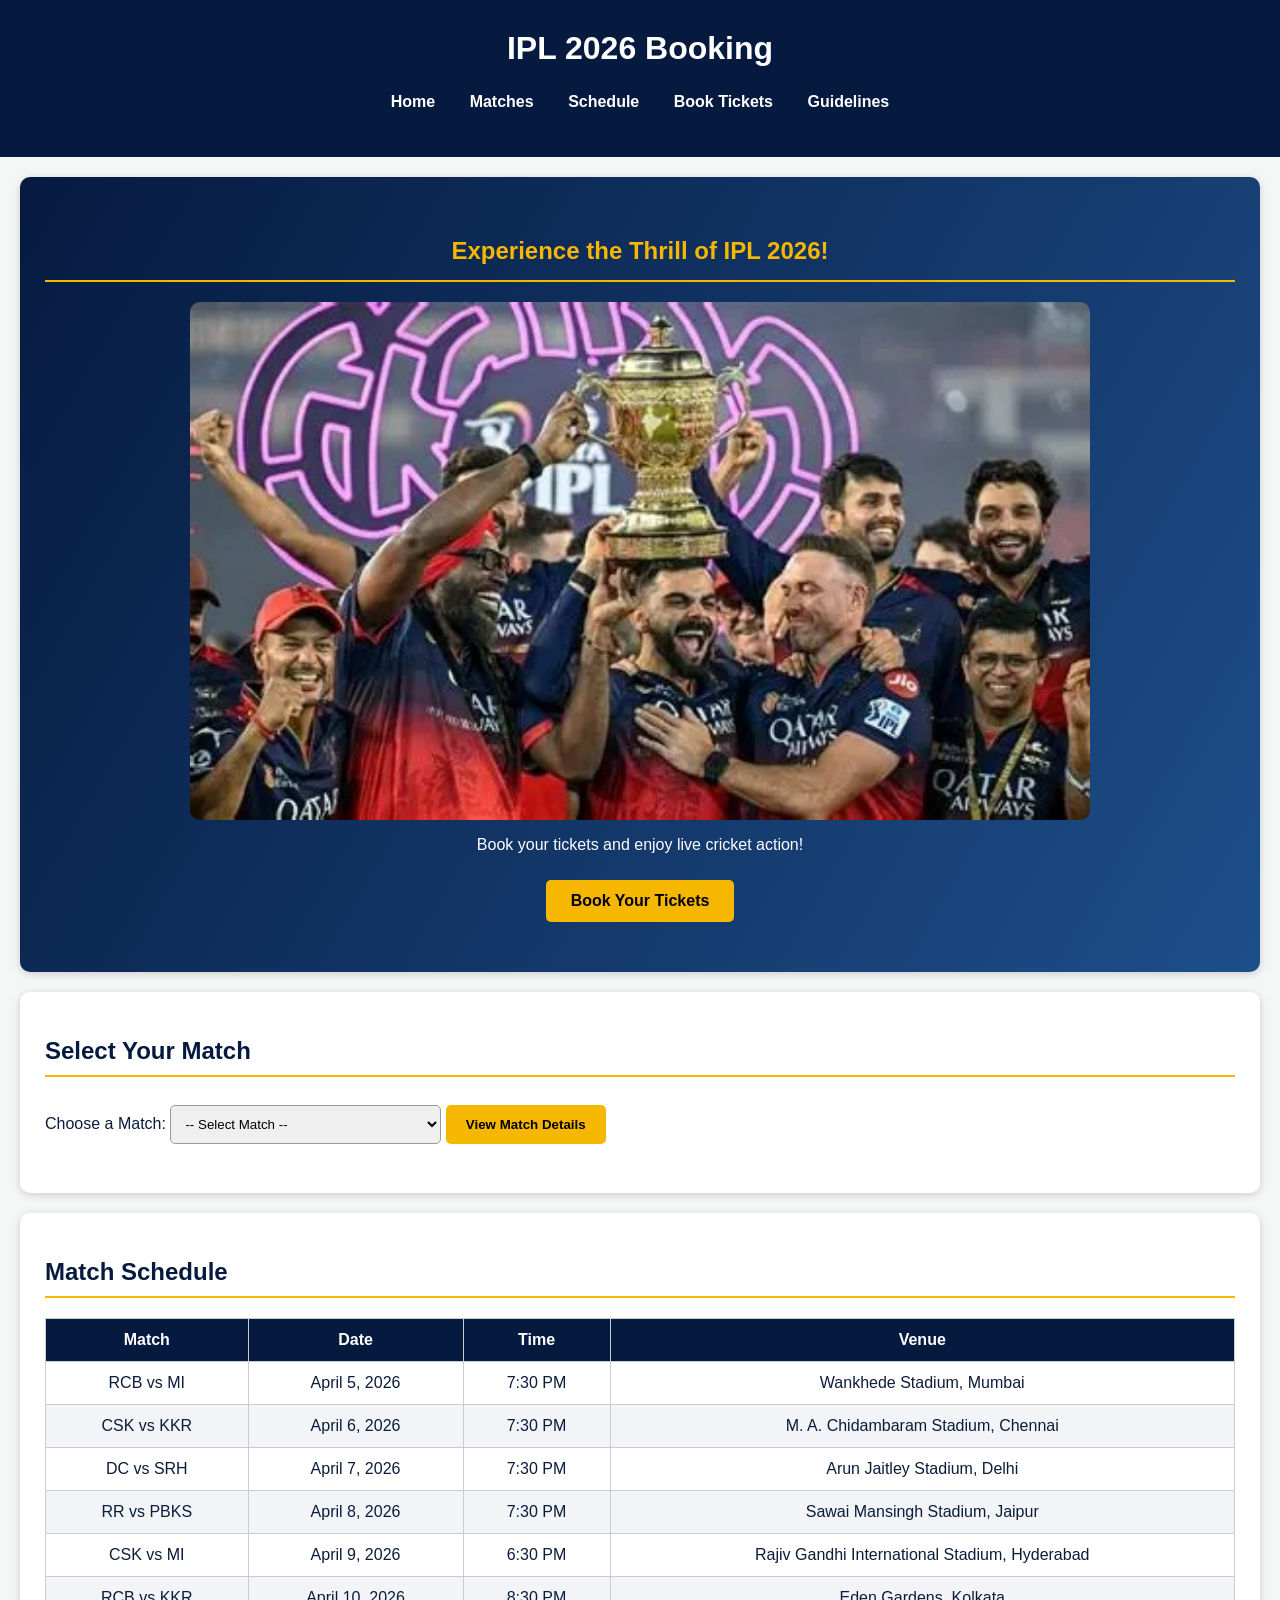
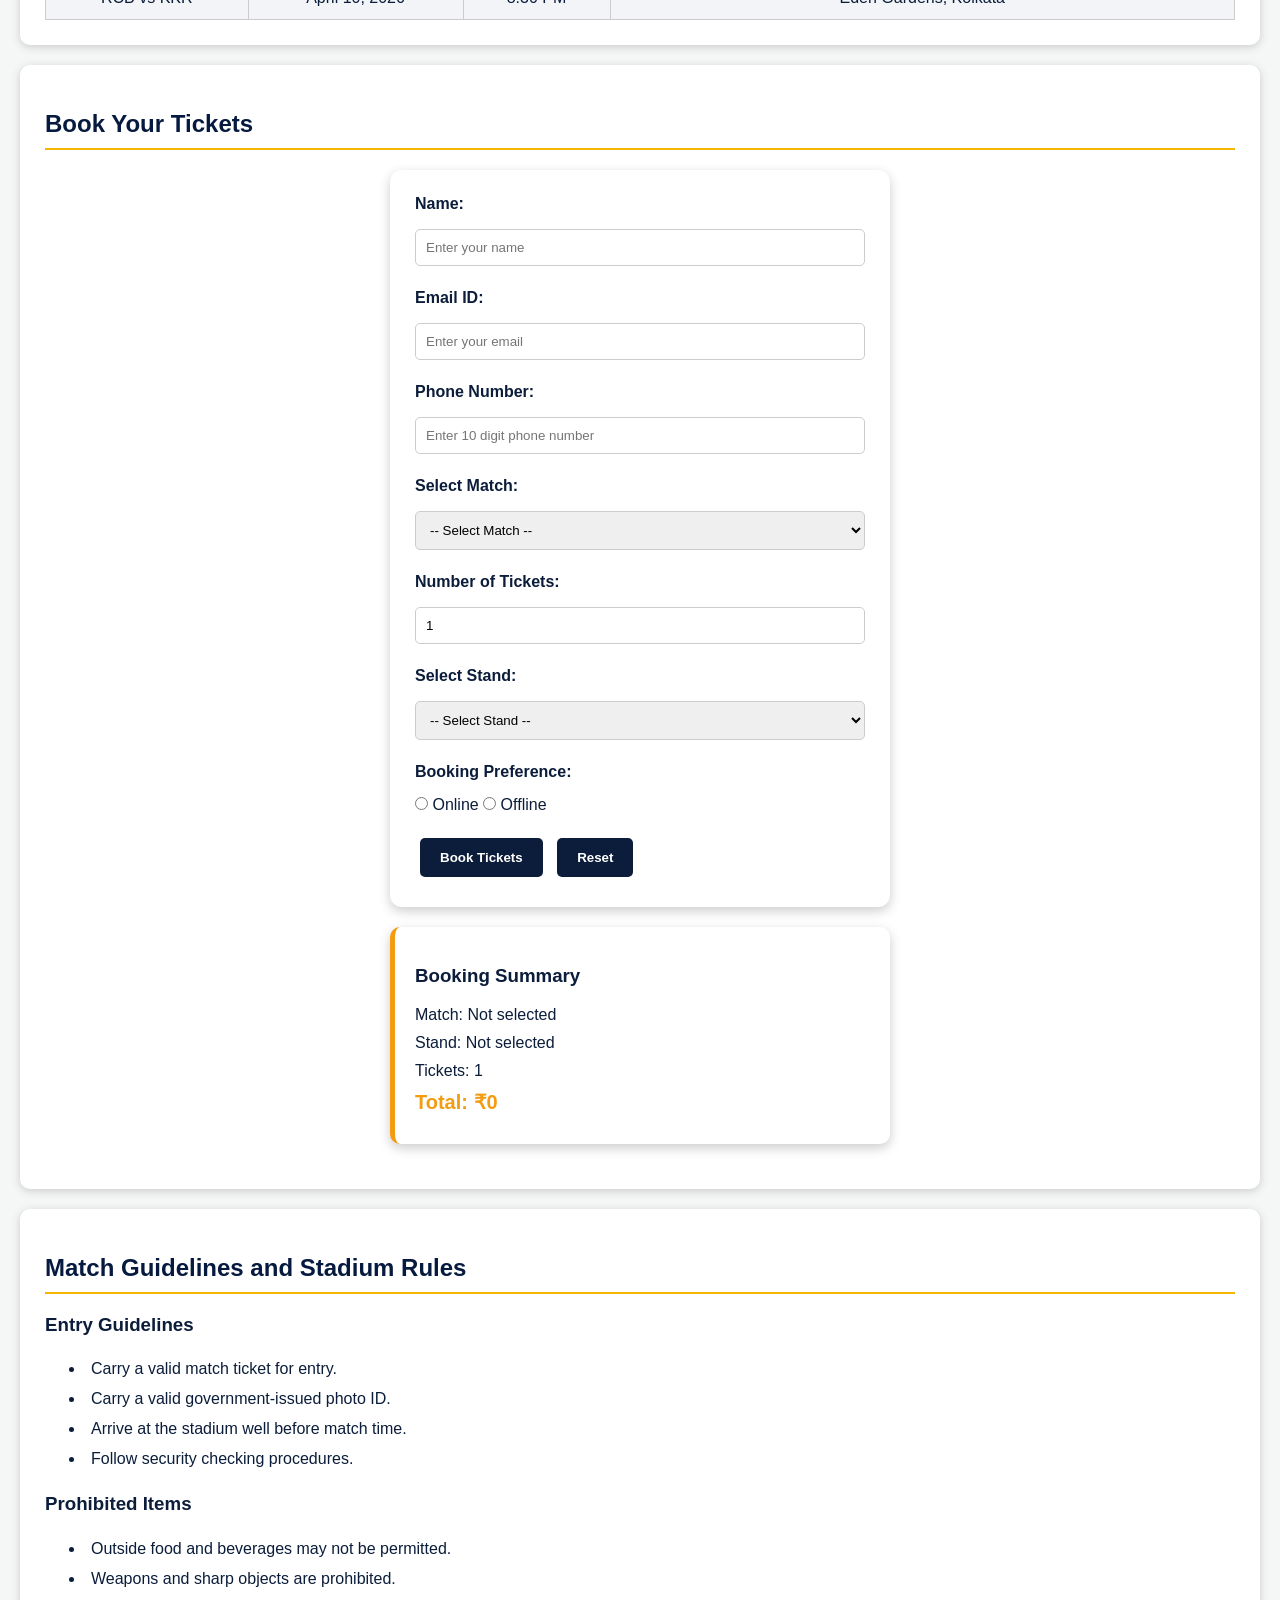
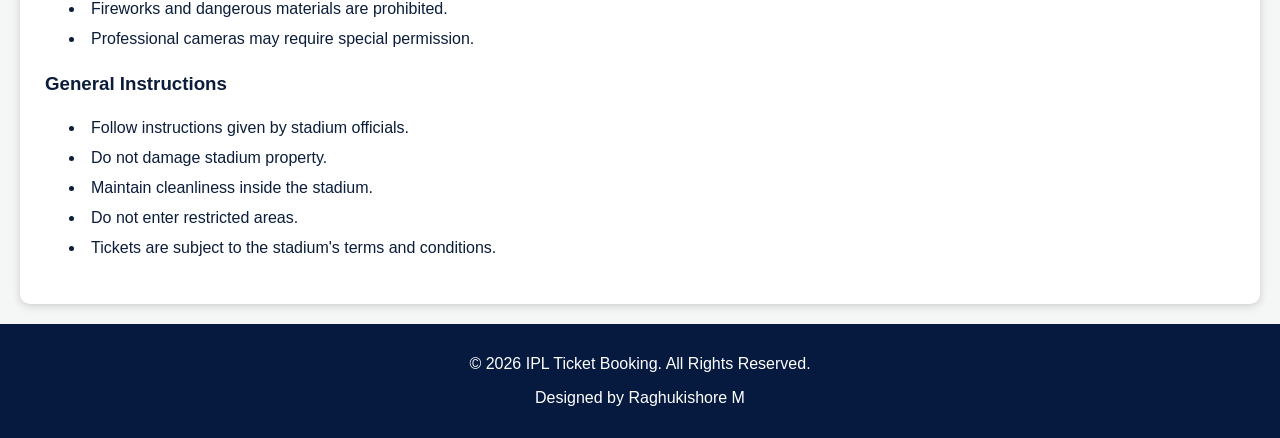
==== commit e22fb378: "Complete Activity 7 live booking summary" ====
--- a/index.html
+++ b/index.html
@@ -5,7 +5,6 @@
 <meta charset="UTF-8">
 <meta name="viewport" content="width=device-width, initial-scale=1.0">
 <title>IPL 2026 Ticket Booking</title>
-
 <link rel="stylesheet" href="styles.css">
 
 <style>
@@ -14,10 +13,7 @@
     background: #f4f7f6;
     color: #0b1d3a;
 }
-
-html {
-    scroll-behavior: smooth;
-}
+html { scroll-behavior: smooth; }
 
 #booking form {
     max-width: 500px;
@@ -28,9 +24,7 @@
     box-shadow: 0 4px 12px #ccc;
 }
 
-.form-group {
-    margin-bottom: 15px;
-}
+.form-group { margin-bottom: 15px; }
 
 .form-group label {
     display: block;
@@ -65,6 +59,20 @@
     background: #f39c12;
     color: #0b1d3a;
 }
+
+#bookingSummary {
+    max-width: 500px;
+    margin: 20px auto;
+    padding: 20px;
+    background: white;
+    border-left: 5px solid #f39c12;
+    border-radius: 10px;
+    box-shadow: 0 4px 12px #ccc;
+}
+
+#bookingSummary h3 { color: #0b1d3a; }
+#bookingSummary p { margin: 10px 0; }
+#summaryTotal { font-size: 20px; font-weight: bold; color: #f39c12; }
 </style>
 </head>
 
@@ -72,7 +80,6 @@
 
 <header>
 <h1>IPL 2026 Booking</h1>
-
 <nav>
 <ul>
 <li><a href="#home">Home</a></li>
@@ -88,29 +95,17 @@
 
 <!-- Home Section -->
 <section id="home" class="hero">
-
 <h2>Experience the Thrill of IPL 2026!</h2>
-
-<img src="images/ipl2026.jpg.jpeg"
-alt="IPL 2026 Cricket Banner" class="hero-image">
-
+<img src="images/ipl2026.jpg.jpeg" alt="IPL 2026 Cricket Banner" class="hero-image">
 <p>Book your tickets and enjoy live cricket action!</p>
-
-<a href="#booking" class="hero-button">
-Book Your Tickets
-</a>
-
+<a href="#booking" class="hero-button">Book Your Tickets</a>
 </section>
 
 <!-- Match Selection -->
 <section id="matches">
-
 <h2>Select Your Match</h2>
-
 <form id="matchForm">
-
 <label for="match">Choose a Match:</label>
-
 <select id="match" name="match" required>
 <option value="">-- Select Match --</option>
 <option>RCB vs Mumbai Indians</option>
@@ -120,108 +115,50 @@
 <option>Sunrisers Hyderabad vs CSK</option>
 <option>KKR vs RCB</option>
 </select>
-
-<button type="button" onclick="showMatch()">
-View Match Details
-</button>
-
+<button type="button" onclick="showMatch()">View Match Details</button>
 </form>
-
 <p id="matchDetails"></p>
-
 </section>
 
 <!-- Match Schedule -->
 <section id="schedule">
-
 <h2>Match Schedule</h2>
-
 <div class="table-container">
 <table>
-
 <thead>
-<tr>
-<th>Match</th>
-<th>Date</th>
-<th>Time</th>
-<th>Venue</th>
-</tr>
+<tr><th>Match</th><th>Date</th><th>Time</th><th>Venue</th></tr>
 </thead>
-
 <tbody>
-<tr>
-<td>RCB vs MI</td>
-<td>April 5, 2026</td>
-<td>7:30 PM</td>
-<td>Wankhede Stadium, Mumbai</td>
-</tr>
-
-<tr>
-<td>CSK vs KKR</td>
-<td>April 6, 2026</td>
-<td>7:30 PM</td>
-<td>M. A. Chidambaram Stadium, Chennai</td>
-</tr>
-
-<tr>
-<td>DC vs SRH</td>
-<td>April 7, 2026</td>
-<td>7:30 PM</td>
-<td>Arun Jaitley Stadium, Delhi</td>
-</tr>
-
-<tr>
-<td>RR vs PBKS</td>
-<td>April 8, 2026</td>
-<td>7:30 PM</td>
-<td>Sawai Mansingh Stadium, Jaipur</td>
-</tr>
-
-<tr>
-<td>CSK vs MI</td>
-<td>April 9, 2026</td>
-<td>6:30 PM</td>
-<td>Rajiv Gandhi International Stadium, Hyderabad</td>
-</tr>
-
-<tr>
-<td>RCB vs KKR</td>
-<td>April 10, 2026</td>
-<td>8:30 PM</td>
-<td>Eden Gardens, Kolkata</td>
-</tr>
+<tr><td>RCB vs MI</td><td>April 5, 2026</td><td>7:30 PM</td><td>Wankhede Stadium, Mumbai</td></tr>
+<tr><td>CSK vs KKR</td><td>April 6, 2026</td><td>7:30 PM</td><td>M. A. Chidambaram Stadium, Chennai</td></tr>
+<tr><td>DC vs SRH</td><td>April 7, 2026</td><td>7:30 PM</td><td>Arun Jaitley Stadium, Delhi</td></tr>
+<tr><td>RR vs PBKS</td><td>April 8, 2026</td><td>7:30 PM</td><td>Sawai Mansingh Stadium, Jaipur</td></tr>
+<tr><td>CSK vs MI</td><td>April 9, 2026</td><td>6:30 PM</td><td>Rajiv Gandhi International Stadium, Hyderabad</td></tr>
+<tr><td>RCB vs KKR</td><td>April 10, 2026</td><td>8:30 PM</td><td>Eden Gardens, Kolkata</td></tr>
 </tbody>
-
 </table>
 </div>
-
 </section>
 
 <!-- Booking Form -->
 <section id="booking">
-
 <h2>Book Your Tickets</h2>
 
-<form onsubmit="bookTicket(event)">
+<form onsubmit="bookTicket(event)" id="ticketForm">
 
 <div class="form-group">
 <label for="name">Name:</label>
-<input type="text" id="name" name="name"
-placeholder="Enter your name"
-minlength="3" maxlength="30" required>
+<input type="text" id="name" name="name" placeholder="Enter your name" minlength="3" maxlength="30" required>
 </div>
 
 <div class="form-group">
 <label for="email">Email ID:</label>
-<input type="email" id="email" name="email"
-placeholder="Enter your email" required>
+<input type="email" id="email" name="email" placeholder="Enter your email" required>
 </div>
 
 <div class="form-group">
 <label for="phone">Phone Number:</label>
-<input type="tel" id="phone" name="phone"
-placeholder="Enter 10 digit phone number"
-pattern="[0-9]{10}" required>
+<input type="tel" id="phone" name="phone" placeholder="Enter 10 digit phone number" pattern="[0-9]{10}" required>
 </div>
 
 <div class="form-group">
@@ -239,39 +176,42 @@
 
 <div class="form-group">
 <label for="ticket">Number of Tickets:</label>
-<input type="number" id="ticket" name="ticket"
-min="1" max="10" required>
+<input type="number" id="ticket" name="ticket" min="1" max="10" value="1" required>
 </div>
 
 <div class="form-group">
 <label for="stand">Select Stand:</label>
 <select id="stand" name="stand" required>
 <option value="">-- Select Stand --</option>
-<option>General Stand</option>
-<option>Premium Stand</option>
-<option>VIP Stand</option>
+<option value="General Stand" data-price="500">General Stand - ₹500</option>
+<option value="Premium Stand" data-price="1500">Premium Stand - ₹1500</option>
+<option value="VIP Stand" data-price="3000">VIP Stand - ₹3000</option>
 </select>
 </div>
 
 <div class="form-group">
 <label>Booking Preference:</label>
-<input type="radio" name="preference"
-value="Online" required> Online
-
-<input type="radio" name="preference"
-value="Offline"> Offline
+<input type="radio" name="preference" value="Online" required> Online
+<input type="radio" name="preference" value="Offline"> Offline
 </div>
 
 <button type="submit">Book Tickets</button>
 <button type="reset">Reset</button>
-
 </form>
+
+<!-- Activity 7: Live Booking Summary -->
+<div id="bookingSummary" aria-live="polite">
+<h3>Booking Summary</h3>
+<p id="summaryMatch">Match: Not selected</p>
+<p id="summaryStand">Stand: Not selected</p>
+<p id="summaryQuantity">Tickets: 1</p>
+<p id="summaryTotal">Total: ₹0</p>
+</div>
 
 </section>
 
 <!-- Guidelines -->
 <section id="guidelines">
-
 <h2>Match Guidelines and Stadium Rules</h2>
 
 <h3>Entry Guidelines</h3>
@@ -298,7 +238,6 @@
 <li>Do not enter restricted areas.</li>
 <li>Tickets are subject to the stadium's terms and conditions.</li>
 </ul>
-
 </section>
 
 </main>
@@ -312,8 +251,6 @@
 <!-- Toast Notification -->
 <div id="toast" class="toast" aria-live="polite"></div>
 
-<!-- JavaScript File -->
 <script src="app.js"></script>
-
 </body>
 </html>
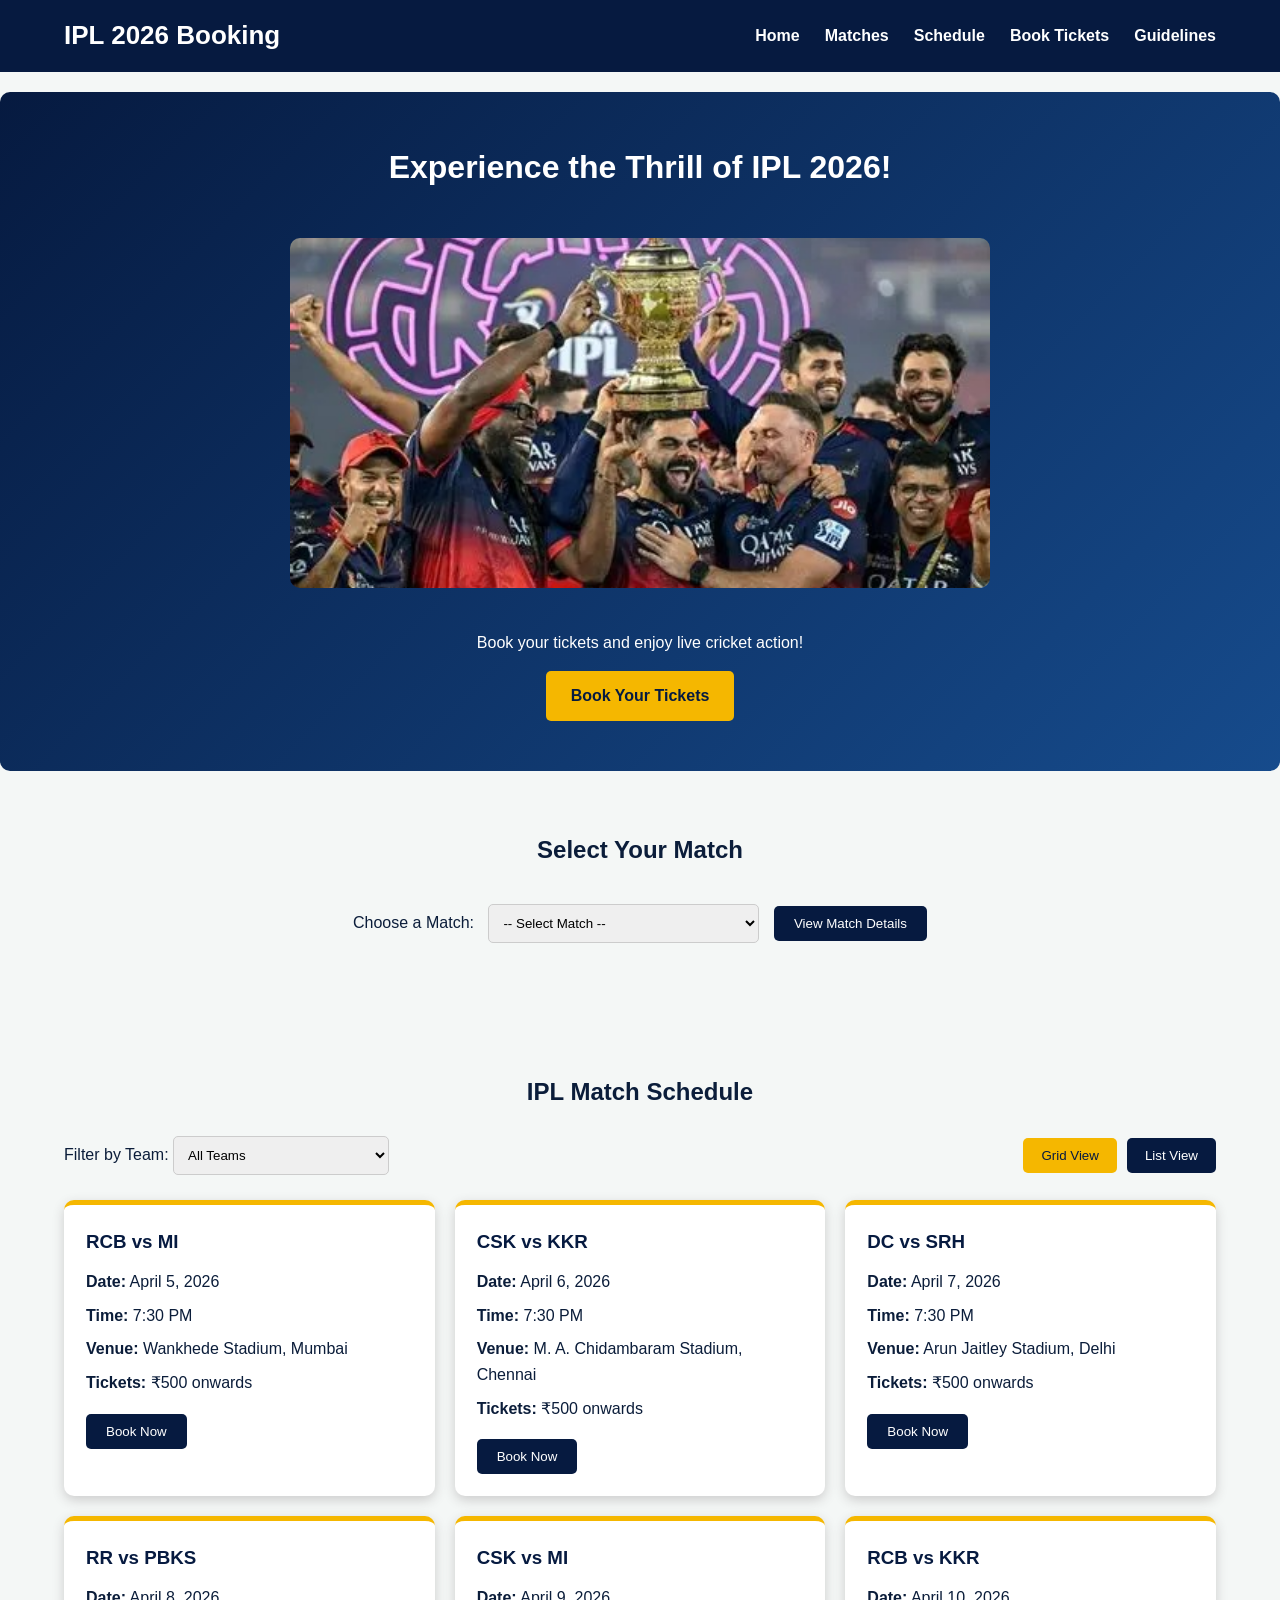
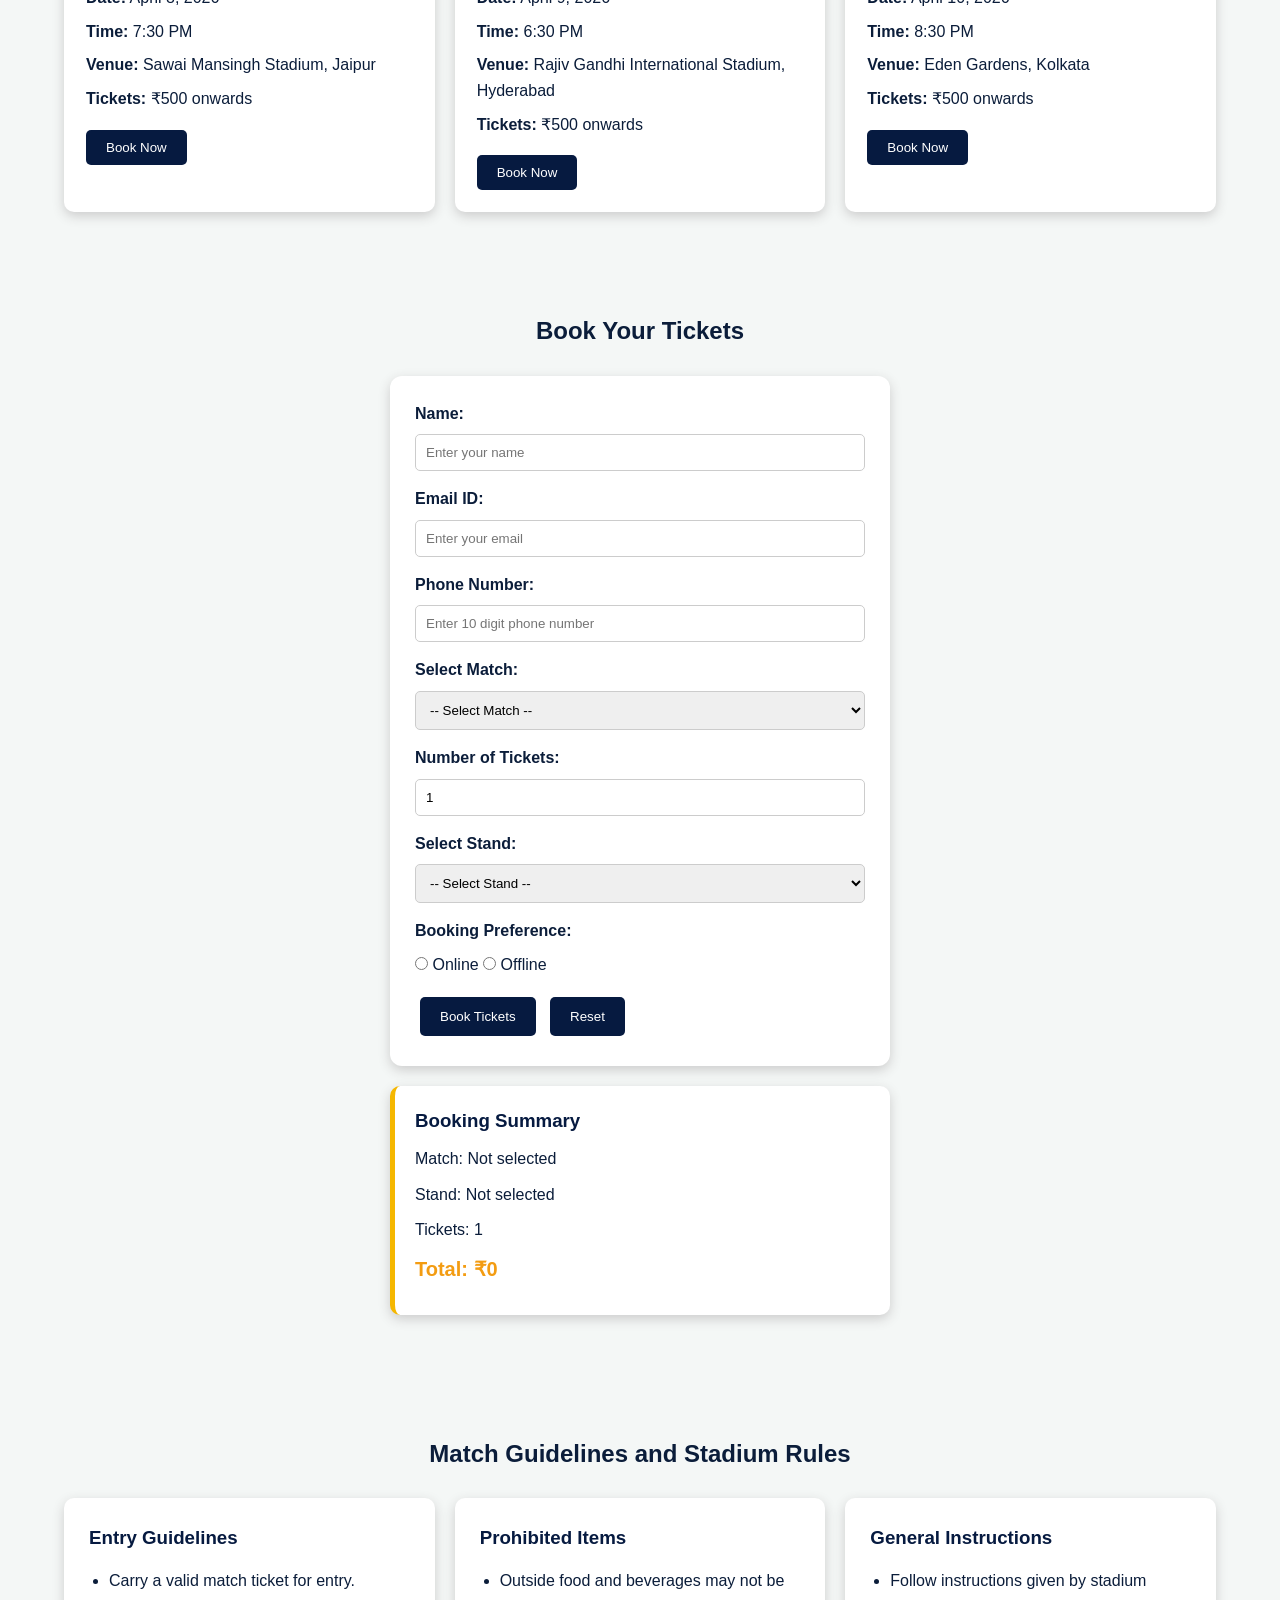
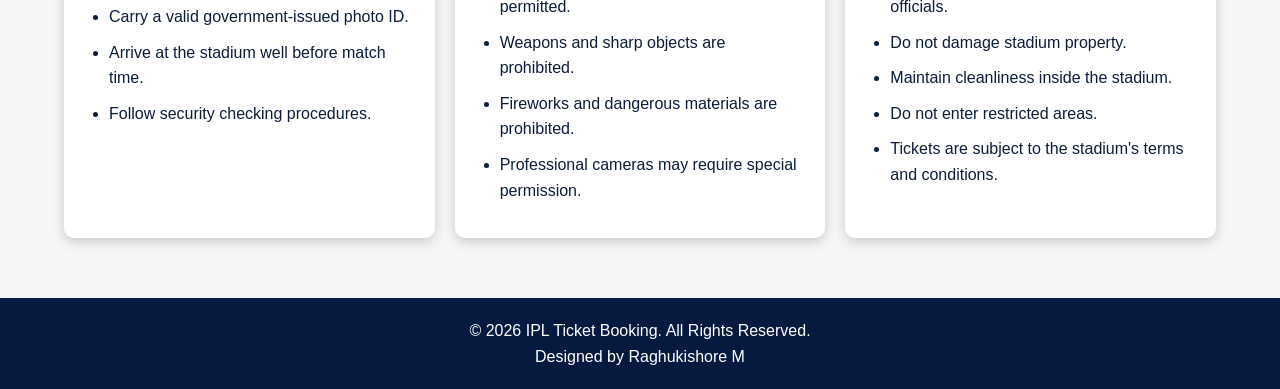
==== commit f8ec3adb: "Complete IPL ticket booking responsive website" ====
--- a/index.html
+++ b/index.html
@@ -6,251 +6,325 @@
 <meta name="viewport" content="width=device-width, initial-scale=1.0">
 <title>IPL 2026 Ticket Booking</title>
 <link rel="stylesheet" href="styles.css">
-
-<style>
-body {
-    font-family: Arial, sans-serif;
-    background: #f4f7f6;
-    color: #0b1d3a;
-}
-html { scroll-behavior: smooth; }
-
-#booking form {
-    max-width: 500px;
-    margin: 20px auto;
-    padding: 25px;
-    background: white;
-    border-radius: 12px;
-    box-shadow: 0 4px 12px #ccc;
-}
-
-.form-group { margin-bottom: 15px; }
-
-.form-group label {
-    display: block;
-    margin-bottom: 8px;
-    font-weight: bold;
-}
-
-.form-group input:not([type=radio]),
-.form-group select {
-    width: 100%;
-    padding: 10px;
-    border: 1px solid #ccc;
-    border-radius: 5px;
-    box-sizing: border-box;
-}
-
-.form-group input:focus,
-.form-group select:focus {
-    outline: 2px solid #f39c12;
-}
-
-#booking button {
-    background: #0b1d3a;
-    color: white;
-    padding: 12px 20px;
-    border: 0;
-    border-radius: 5px;
-    cursor: pointer;
-}
-
-#booking button:hover {
-    background: #f39c12;
-    color: #0b1d3a;
-}
-
-#bookingSummary {
-    max-width: 500px;
-    margin: 20px auto;
-    padding: 20px;
-    background: white;
-    border-left: 5px solid #f39c12;
-    border-radius: 10px;
-    box-shadow: 0 4px 12px #ccc;
-}
-
-#bookingSummary h3 { color: #0b1d3a; }
-#bookingSummary p { margin: 10px 0; }
-#summaryTotal { font-size: 20px; font-weight: bold; color: #f39c12; }
-</style>
 </head>
 
 <body>
 
-<header>
-<h1>IPL 2026 Booking</h1>
-<nav>
-<ul>
-<li><a href="#home">Home</a></li>
-<li><a href="#matches">Matches</a></li>
-<li><a href="#schedule">Schedule</a></li>
-<li><a href="#booking">Book Tickets</a></li>
-<li><a href="#guidelines">Guidelines</a></li>
-</ul>
-</nav>
+<!-- Navigation Bar -->
+<header class="header">
+    <h1>IPL 2026 Booking</h1>
+
+    <button class="menu-toggle" id="menuToggle"
+        aria-label="Toggle navigation" aria-expanded="false">
+        ☰
+    </button>
+
+    <nav id="navMenu">
+        <ul>
+            <li><a href="#home">Home</a></li>
+            <li><a href="#matches">Matches</a></li>
+            <li><a href="#schedule">Schedule</a></li>
+            <li><a href="#booking">Book Tickets</a></li>
+            <li><a href="#guidelines">Guidelines</a></li>
+        </ul>
+    </nav>
 </header>
 
 <main>
 
 <!-- Home Section -->
 <section id="home" class="hero">
-<h2>Experience the Thrill of IPL 2026!</h2>
-<img src="images/ipl2026.jpg.jpeg" alt="IPL 2026 Cricket Banner" class="hero-image">
-<p>Book your tickets and enjoy live cricket action!</p>
-<a href="#booking" class="hero-button">Book Your Tickets</a>
+    <h2>Experience the Thrill of IPL 2026!</h2>
+
+    <img src="images/ipl2026.jpg.jpeg"
+         alt="IPL 2026 Cricket Banner"
+         class="hero-image">
+
+    <p>Book your tickets and enjoy live cricket action!</p>
+
+    <a href="#booking" class="hero-button">Book Your Tickets</a>
 </section>
 
 <!-- Match Selection -->
 <section id="matches">
-<h2>Select Your Match</h2>
-<form id="matchForm">
-<label for="match">Choose a Match:</label>
-<select id="match" name="match" required>
-<option value="">-- Select Match --</option>
-<option>RCB vs Mumbai Indians</option>
-<option>CSK vs Kolkata Knight Riders</option>
-<option>Delhi Capitals vs Sunrisers Hyderabad</option>
-<option>Rajasthan Royals vs Punjab Kings</option>
-<option>Sunrisers Hyderabad vs CSK</option>
-<option>KKR vs RCB</option>
-</select>
-<button type="button" onclick="showMatch()">View Match Details</button>
-</form>
-<p id="matchDetails"></p>
+    <h2>Select Your Match</h2>
+
+    <form id="matchForm">
+        <label for="match">Choose a Match:</label>
+
+        <select id="match" name="match" required>
+            <option value="">-- Select Match --</option>
+            <option>RCB vs Mumbai Indians</option>
+            <option>CSK vs Kolkata Knight Riders</option>
+            <option>Delhi Capitals vs Sunrisers Hyderabad</option>
+            <option>Rajasthan Royals vs Punjab Kings</option>
+            <option>Sunrisers Hyderabad vs CSK</option>
+            <option>KKR vs RCB</option>
+        </select>
+
+        <button type="button" onclick="showMatch()">
+            View Match Details
+        </button>
+    </form>
+
+    <p id="matchDetails"></p>
 </section>
 
 <!-- Match Schedule -->
 <section id="schedule">
-<h2>Match Schedule</h2>
-<div class="table-container">
-<table>
-<thead>
-<tr><th>Match</th><th>Date</th><th>Time</th><th>Venue</th></tr>
-</thead>
-<tbody>
-<tr><td>RCB vs MI</td><td>April 5, 2026</td><td>7:30 PM</td><td>Wankhede Stadium, Mumbai</td></tr>
-<tr><td>CSK vs KKR</td><td>April 6, 2026</td><td>7:30 PM</td><td>M. A. Chidambaram Stadium, Chennai</td></tr>
-<tr><td>DC vs SRH</td><td>April 7, 2026</td><td>7:30 PM</td><td>Arun Jaitley Stadium, Delhi</td></tr>
-<tr><td>RR vs PBKS</td><td>April 8, 2026</td><td>7:30 PM</td><td>Sawai Mansingh Stadium, Jaipur</td></tr>
-<tr><td>CSK vs MI</td><td>April 9, 2026</td><td>6:30 PM</td><td>Rajiv Gandhi International Stadium, Hyderabad</td></tr>
-<tr><td>RCB vs KKR</td><td>April 10, 2026</td><td>8:30 PM</td><td>Eden Gardens, Kolkata</td></tr>
-</tbody>
-</table>
-</div>
+
+    <h2>IPL Match Schedule</h2>
+
+    <!-- Team Filter and View Buttons -->
+    <div class="schedule-controls">
+
+        <div>
+            <label for="teamFilter">Filter by Team:</label>
+
+            <select id="teamFilter">
+                <option value="all">All Teams</option>
+                <option value="RCB">Royal Challengers Bengaluru</option>
+                <option value="MI">Mumbai Indians</option>
+                <option value="CSK">Chennai Super Kings</option>
+                <option value="KKR">Kolkata Knight Riders</option>
+                <option value="DC">Delhi Capitals</option>
+                <option value="SRH">Sunrisers Hyderabad</option>
+                <option value="RR">Rajasthan Royals</option>
+                <option value="PBKS">Punjab Kings</option>
+            </select>
+        </div>
+
+        <div class="view-buttons">
+            <button type="button" id="gridView" class="active">
+                Grid View
+            </button>
+
+            <button type="button" id="listView">
+                List View
+            </button>
+        </div>
+
+    </div>
+
+    <!-- Match Cards -->
+    <div class="match-container" id="matchContainer">
+
+        <div class="match-card" data-team="RCB MI">
+            <h3>RCB vs MI</h3>
+            <p><strong>Date:</strong> April 5, 2026</p>
+            <p><strong>Time:</strong> 7:30 PM</p>
+            <p><strong>Venue:</strong> Wankhede Stadium, Mumbai</p>
+            <p><strong>Tickets:</strong> ₹500 onwards</p>
+            <button class="book-match"
+                data-match="RCB vs MI">Book Now</button>
+        </div>
+
+        <div class="match-card" data-team="CSK KKR">
+            <h3>CSK vs KKR</h3>
+            <p><strong>Date:</strong> April 6, 2026</p>
+            <p><strong>Time:</strong> 7:30 PM</p>
+            <p><strong>Venue:</strong> M. A. Chidambaram Stadium, Chennai</p>
+            <p><strong>Tickets:</strong> ₹500 onwards</p>
+            <button class="book-match"
+                data-match="CSK vs KKR">Book Now</button>
+        </div>
+
+        <div class="match-card" data-team="DC SRH">
+            <h3>DC vs SRH</h3>
+            <p><strong>Date:</strong> April 7, 2026</p>
+            <p><strong>Time:</strong> 7:30 PM</p>
+            <p><strong>Venue:</strong> Arun Jaitley Stadium, Delhi</p>
+            <p><strong>Tickets:</strong> ₹500 onwards</p>
+            <button class="book-match"
+                data-match="DC vs SRH">Book Now</button>
+        </div>
+
+        <div class="match-card" data-team="RR PBKS">
+            <h3>RR vs PBKS</h3>
+            <p><strong>Date:</strong> April 8, 2026</p>
+            <p><strong>Time:</strong> 7:30 PM</p>
+            <p><strong>Venue:</strong> Sawai Mansingh Stadium, Jaipur</p>
+            <p><strong>Tickets:</strong> ₹500 onwards</p>
+            <button class="book-match"
+                data-match="RR vs PBKS">Book Now</button>
+        </div>
+
+        <div class="match-card" data-team="CSK MI">
+            <h3>CSK vs MI</h3>
+            <p><strong>Date:</strong> April 9, 2026</p>
+            <p><strong>Time:</strong> 6:30 PM</p>
+            <p><strong>Venue:</strong> Rajiv Gandhi International Stadium, Hyderabad</p>
+            <p><strong>Tickets:</strong> ₹500 onwards</p>
+            <button class="book-match"
+                data-match="CSK vs MI">Book Now</button>
+        </div>
+
+        <div class="match-card" data-team="RCB KKR">
+            <h3>RCB vs KKR</h3>
+            <p><strong>Date:</strong> April 10, 2026</p>
+            <p><strong>Time:</strong> 8:30 PM</p>
+            <p><strong>Venue:</strong> Eden Gardens, Kolkata</p>
+            <p><strong>Tickets:</strong> ₹500 onwards</p>
+            <button class="book-match"
+                data-match="RCB vs KKR">Book Now</button>
+        </div>
+
+    </div>
+
+    <p id="noMatches" hidden>No matches found for this team.</p>
+
 </section>
 
 <!-- Booking Form -->
 <section id="booking">
-<h2>Book Your Tickets</h2>
-
-<form onsubmit="bookTicket(event)" id="ticketForm">
-
-<div class="form-group">
-<label for="name">Name:</label>
-<input type="text" id="name" name="name" placeholder="Enter your name" minlength="3" maxlength="30" required>
-</div>
-
-<div class="form-group">
-<label for="email">Email ID:</label>
-<input type="email" id="email" name="email" placeholder="Enter your email" required>
-</div>
-
-<div class="form-group">
-<label for="phone">Phone Number:</label>
-<input type="tel" id="phone" name="phone" placeholder="Enter 10 digit phone number" pattern="[0-9]{10}" required>
-</div>
-
-<div class="form-group">
-<label for="bookingMatch">Select Match:</label>
-<select id="bookingMatch" name="bookingMatch" required>
-<option value="">-- Select Match --</option>
-<option>RCB vs MI</option>
-<option>CSK vs KKR</option>
-<option>DC vs SRH</option>
-<option>RR vs PBKS</option>
-<option>CSK vs MI</option>
-<option>RCB vs KKR</option>
-</select>
-</div>
-
-<div class="form-group">
-<label for="ticket">Number of Tickets:</label>
-<input type="number" id="ticket" name="ticket" min="1" max="10" value="1" required>
-</div>
-
-<div class="form-group">
-<label for="stand">Select Stand:</label>
-<select id="stand" name="stand" required>
-<option value="">-- Select Stand --</option>
-<option value="General Stand" data-price="500">General Stand - ₹500</option>
-<option value="Premium Stand" data-price="1500">Premium Stand - ₹1500</option>
-<option value="VIP Stand" data-price="3000">VIP Stand - ₹3000</option>
-</select>
-</div>
-
-<div class="form-group">
-<label>Booking Preference:</label>
-<input type="radio" name="preference" value="Online" required> Online
-<input type="radio" name="preference" value="Offline"> Offline
-</div>
-
-<button type="submit">Book Tickets</button>
-<button type="reset">Reset</button>
-</form>
-
-<!-- Activity 7: Live Booking Summary -->
-<div id="bookingSummary" aria-live="polite">
-<h3>Booking Summary</h3>
-<p id="summaryMatch">Match: Not selected</p>
-<p id="summaryStand">Stand: Not selected</p>
-<p id="summaryQuantity">Tickets: 1</p>
-<p id="summaryTotal">Total: ₹0</p>
-</div>
-
-</section>
-
-<!-- Guidelines -->
+
+    <h2>Book Your Tickets</h2>
+
+    <form onsubmit="bookTicket(event)" id="ticketForm">
+
+        <div class="form-group">
+            <label for="name">Name:</label>
+            <input type="text" id="name" name="name"
+                placeholder="Enter your name"
+                minlength="3" maxlength="30" required>
+        </div>
+
+        <div class="form-group">
+            <label for="email">Email ID:</label>
+            <input type="email" id="email" name="email"
+                placeholder="Enter your email" required>
+        </div>
+
+        <div class="form-group">
+            <label for="phone">Phone Number:</label>
+            <input type="tel" id="phone" name="phone"
+                placeholder="Enter 10 digit phone number"
+                pattern="[0-9]{10}" required>
+        </div>
+
+        <div class="form-group">
+            <label for="bookingMatch">Select Match:</label>
+
+            <select id="bookingMatch" name="bookingMatch" required>
+                <option value="">-- Select Match --</option>
+                <option>RCB vs MI</option>
+                <option>CSK vs KKR</option>
+                <option>DC vs SRH</option>
+                <option>RR vs PBKS</option>
+                <option>CSK vs MI</option>
+                <option>RCB vs KKR</option>
+            </select>
+        </div>
+
+        <div class="form-group">
+            <label for="ticket">Number of Tickets:</label>
+            <input type="number" id="ticket" name="ticket"
+                min="1" max="10" value="1" required>
+        </div>
+
+        <div class="form-group">
+            <label for="stand">Select Stand:</label>
+
+            <select id="stand" name="stand" required>
+                <option value="">-- Select Stand --</option>
+                <option value="General Stand" data-price="500">
+                    General Stand - ₹500
+                </option>
+                <option value="Premium Stand" data-price="1500">
+                    Premium Stand - ₹1500
+                </option>
+                <option value="VIP Stand" data-price="3000">
+                    VIP Stand - ₹3000
+                </option>
+            </select>
+        </div>
+
+        <div class="form-group">
+            <label>Booking Preference:</label>
+
+            <input type="radio" name="preference"
+                value="Online" required> Online
+
+            <input type="radio" name="preference"
+                value="Offline"> Offline
+        </div>
+
+        <button type="submit">Book Tickets</button>
+        <button type="reset">Reset</button>
+
+    </form>
+
+    <!-- Booking Summary -->
+    <div id="bookingSummary" aria-live="polite">
+
+        <h3>Booking Summary</h3>
+
+        <p id="summaryMatch">Match: Not selected</p>
+        <p id="summaryStand">Stand: Not selected</p>
+        <p id="summaryQuantity">Tickets: 1</p>
+        <p id="summaryTotal">Total: ₹0</p>
+
+    </div>
+
+</section>
+
+<!-- Guidelines Section -->
 <section id="guidelines">
-<h2>Match Guidelines and Stadium Rules</h2>
-
-<h3>Entry Guidelines</h3>
-<ul>
-<li>Carry a valid match ticket for entry.</li>
-<li>Carry a valid government-issued photo ID.</li>
-<li>Arrive at the stadium well before match time.</li>
-<li>Follow security checking procedures.</li>
-</ul>
-
-<h3>Prohibited Items</h3>
-<ul>
-<li>Outside food and beverages may not be permitted.</li>
-<li>Weapons and sharp objects are prohibited.</li>
-<li>Fireworks and dangerous materials are prohibited.</li>
-<li>Professional cameras may require special permission.</li>
-</ul>
-
-<h3>General Instructions</h3>
-<ul>
-<li>Follow instructions given by stadium officials.</li>
-<li>Do not damage stadium property.</li>
-<li>Maintain cleanliness inside the stadium.</li>
-<li>Do not enter restricted areas.</li>
-<li>Tickets are subject to the stadium's terms and conditions.</li>
-</ul>
+
+    <h2>Match Guidelines and Stadium Rules</h2>
+
+    <div class="guidelines-container">
+
+        <div class="guideline-card">
+            <h3>Entry Guidelines</h3>
+
+            <ul>
+                <li>Carry a valid match ticket for entry.</li>
+                <li>Carry a valid government-issued photo ID.</li>
+                <li>Arrive at the stadium well before match time.</li>
+                <li>Follow security checking procedures.</li>
+            </ul>
+        </div>
+
+        <div class="guideline-card">
+            <h3>Prohibited Items</h3>
+
+            <ul>
+                <li>Outside food and beverages may not be permitted.</li>
+                <li>Weapons and sharp objects are prohibited.</li>
+                <li>Fireworks and dangerous materials are prohibited.</li>
+                <li>Professional cameras may require special permission.</li>
+            </ul>
+        </div>
+
+        <div class="guideline-card">
+            <h3>General Instructions</h3>
+
+            <ul>
+                <li>Follow instructions given by stadium officials.</li>
+                <li>Do not damage stadium property.</li>
+                <li>Maintain cleanliness inside the stadium.</li>
+                <li>Do not enter restricted areas.</li>
+                <li>Tickets are subject to the stadium's terms and conditions.</li>
+            </ul>
+        </div>
+
+    </div>
+
 </section>
 
 </main>
 
 <!-- Footer -->
 <footer>
-<p>&copy; 2026 IPL Ticket Booking. All Rights Reserved.</p>
-<p>Designed by Raghukishore M</p>
+    <p>&copy; 2026 IPL Ticket Booking. All Rights Reserved.</p>
+    <p>Designed by Raghukishore M</p>
 </footer>
 
 <!-- Toast Notification -->
 <div id="toast" class="toast" aria-live="polite"></div>
 
 <script src="app.js"></script>
+
 </body>
 </html>
--- a/styles.css
+++ b/styles.css
@@ -1,15 +1,12 @@
 
-/* Website Theme */
-:root {
-    --primary: #061a40;
-    --accent: #f5b700;
-    --background: #f2f4f8;
-    --text: #222222;
-}
-
-/* General Style */
+/* =========================
+   1. GENERAL STYLING
+========================= */
+
 * {
     box-sizing: border-box;
+    margin: 0;
+    padding: 0;
 }
 
 html {
@@ -18,157 +15,236 @@
 
 body {
     font-family: Arial, sans-serif;
-    margin: 0;
-    background: var(--background);
-    color: var(--text);
-}
-
-/* Header */
-header {
-    background: var(--primary);
-    color: white;
+    background: #f4f7f6;
+    color: #0b1d3a;
+    line-height: 1.6;
+}
+
+section {
+    padding: 40px 5%;
+    margin: 20px auto;
+}
+
+section h2 {
     text-align: center;
-    padding: 20px;
-}
-
-header h1 {
-    margin: 10px;
-}
-
-/* Navigation */
-nav ul {
+    margin-bottom: 25px;
+    color: #0b1d3a;
+}
+
+/* =========================
+   2. NAVBAR USING FLEXBOX
+========================= */
+
+.header {
+    background: #061a40;
+    color: white;
+    padding: 15px 5%;
+
+    display: flex;
+    justify-content: space-between;
+    align-items: center;
+    flex-wrap: wrap;
+}
+
+.header h1 {
+    font-size: 26px;
+}
+
+.header nav ul {
     list-style: none;
-    padding: 0;
-}
-
-nav ul li {
-    display: inline-block;
-    margin: 10px 15px;
-}
-
-nav a {
+
+    display: flex;
+    gap: 25px;
+}
+
+.header nav a {
     color: white;
     text-decoration: none;
     font-weight: bold;
 }
 
-nav a:hover {
-    color: var(--accent);
-}
-
-/* Sections */
-section {
-    background: white;
-    margin: 20px;
-    padding: 25px;
+.header nav a:hover {
+    color: #f5b700;
+}
+
+.menu-toggle {
+    display: none;
+    background: #f5b700;
+    color: #061a40;
+    border: none;
+    padding: 8px 14px;
+    font-size: 22px;
+    cursor: pointer;
+    border-radius: 5px;
+}
+
+/* =========================
+   3. HERO SECTION
+========================= */
+
+.hero {
+    text-align: center;
+    background: linear-gradient(135deg, #061a40, #164b8c);
+    color: white;
+    padding: 50px 20px;
     border-radius: 10px;
-    box-shadow: 0 2px 8px #cccccc;
-}
-
-/* Headings */
-h2 {
-    color: var(--primary);
-    border-bottom: 2px solid var(--accent);
-    padding-bottom: 10px;
-}
-
-/* Hero Section */
-.hero {
-    background: linear-gradient(120deg, #061a40, #1d4e89);
-    color: white;
-    text-align: center;
-    padding: 40px 25px;
 }
 
 .hero h2 {
-    color: var(--accent);
-    border-bottom: 2px solid var(--accent);
-    padding-bottom: 15px;
-}
-
-/* Hero Image */
+    color: white;
+    font-size: 32px;
+}
+
 .hero-image {
     width: 80%;
-    max-width: 900px;
+    max-width: 700px;
     height: auto;
-    display: block;
-    object-fit: contain;
-    margin: 15px auto;
+    max-height: 350px;
+    object-fit: cover;
     border-radius: 10px;
-}
-
-/* Hero Button */
+    margin: 20px auto;
+}
+
+.hero p {
+    margin: 15px;
+}
+
 .hero-button {
     display: inline-block;
-    background: var(--accent);
-    color: black;
+    background: #f5b700;
+    color: #061a40;
     padding: 12px 25px;
-    margin: 10px;
     border-radius: 5px;
     text-decoration: none;
     font-weight: bold;
 }
 
 .hero-button:hover {
-    background: orange;
-}
-
-/* Match Selection */
-select, input {
+    background: white;
+}
+
+/* =========================
+   4. MATCH SELECTION
+========================= */
+
+#matchForm {
+    text-align: center;
+    margin: 20px;
+}
+
+#matchForm select {
     padding: 10px;
+    margin: 10px;
+    border-radius: 5px;
+    border: 1px solid #ccc;
+}
+
+#matchForm button {
+    padding: 10px 20px;
+    background: #061a40;
+    color: white;
+    border: none;
+    border-radius: 5px;
+    cursor: pointer;
+}
+
+/* =========================
+   5. SCHEDULE CONTROLS
+========================= */
+
+.schedule-controls {
+    display: flex;
+    justify-content: space-between;
+    align-items: center;
+    flex-wrap: wrap;
+    gap: 15px;
+    margin-bottom: 25px;
+}
+
+.schedule-controls select {
+    padding: 10px;
+    border: 1px solid #ccc;
+    border-radius: 5px;
+    max-width: 100%;
+}
+
+.view-buttons {
+    display: flex;
+    gap: 10px;
+}
+
+.view-buttons button {
+    padding: 10px 18px;
+    background: #061a40;
+    color: white;
+    border: none;
+    border-radius: 5px;
+    cursor: pointer;
+}
+
+.view-buttons button:hover,
+.view-buttons button.active {
+    background: #f5b700;
+    color: #061a40;
+}
+
+/* =========================
+   6. MATCH CARDS USING GRID
+========================= */
+
+.match-container {
+    display: grid;
+    grid-template-columns: repeat(3, 1fr);
+    gap: 20px;
+}
+
+.match-card {
+    background: white;
+    padding: 22px;
+    border-radius: 10px;
+    box-shadow: 0 4px 12px #ccc;
+    border-top: 5px solid #f5b700;
+}
+
+.match-card h3 {
+    color: #061a40;
+    margin-bottom: 12px;
+}
+
+.match-card p {
     margin: 8px 0;
-    border: 1px solid #999;
-    border-radius: 5px;
-}
-
-button {
-    background: var(--accent);
-    color: black;
-    padding: 12px 20px;
+}
+
+.book-match {
+    background: #061a40;
+    color: white;
     border: none;
+    padding: 10px 20px;
+    margin-top: 10px;
     border-radius: 5px;
     cursor: pointer;
-    font-weight: bold;
-}
-
-button:hover {
-    background: orange;
-}
-
-/* Match Details */
-#matchDetails {
-    color: var(--primary);
-    font-weight: bold;
-    margin-top: 15px;
-}
-
-/* Match Table */
-.table-container {
-    overflow-x: auto;
-}
-
-table {
+}
+
+.book-match:hover {
+    background: #f5b700;
+    color: #061a40;
+}
+
+/* List View */
+
+.match-container.list-view {
+    grid-template-columns: 1fr;
+}
+
+.match-container.list-view .match-card {
     width: 100%;
-    border-collapse: collapse;
-}
-
-th {
-    background: var(--primary);
-    color: white;
-}
-
-th, td {
-    border: 1px solid #ccc;
-    padding: 12px;
-    text-align: center;
-}
-
-tr:nth-child(even) {
-    background: #f2f4f8;
-}
-
-/* Booking Form */
-#booking form {
+}
+
+/* =========================
+   7. BOOKING FORM
+========================= */
+
+#ticketForm {
     max-width: 500px;
     margin: 20px auto;
     padding: 25px;
@@ -187,7 +263,7 @@
     font-weight: bold;
 }
 
-.form-group input:not([type="radio"]),
+.form-group input:not([type=radio]),
 .form-group select {
     width: 100%;
     padding: 10px;
@@ -197,79 +273,209 @@
 
 .form-group input:focus,
 .form-group select:focus {
-    outline: 2px solid var(--accent);
+    outline: 2px solid #f39c12;
 }
 
 #booking button {
-    background: var(--primary);
-    color: white;
+    background: #061a40;
+    color: white;
+    padding: 12px 20px;
+    border: 0;
+    border-radius: 5px;
+    cursor: pointer;
     margin: 5px;
 }
 
 #booking button:hover {
-    background: var(--accent);
-    color: black;
-}
-
-/* Guidelines */
-#guidelines li {
-    padding: 6px;
-}
-
-/* Footer */
+    background: #f5b700;
+    color: #061a40;
+}
+
+/* =========================
+   8. BOOKING SUMMARY
+========================= */
+
+#bookingSummary {
+    max-width: 500px;
+    margin: 20px auto;
+    padding: 20px;
+    background: white;
+    border-left: 5px solid #f5b700;
+    border-radius: 10px;
+    box-shadow: 0 4px 12px #ccc;
+}
+
+#bookingSummary h3 {
+    color: #061a40;
+}
+
+#bookingSummary p {
+    margin: 10px 0;
+}
+
+#summaryTotal {
+    font-size: 20px;
+    font-weight: bold;
+    color: #f39c12;
+}
+
+/* =========================
+   9. GUIDELINES USING GRID
+========================= */
+
+.guidelines-container {
+    display: grid;
+    grid-template-columns: repeat(3, 1fr);
+    gap: 20px;
+}
+
+.guideline-card {
+    background: white;
+    padding: 25px;
+    border-radius: 10px;
+    box-shadow: 0 4px 12px #ccc;
+}
+
+.guideline-card h3 {
+    color: #061a40;
+    margin-bottom: 15px;
+}
+
+.guideline-card ul {
+    padding-left: 20px;
+}
+
+.guideline-card li {
+    margin-bottom: 10px;
+}
+
+/* =========================
+   10. FOOTER
+========================= */
+
 footer {
-    background: var(--primary);
+    background: #061a40;
     color: white;
     text-align: center;
-    padding: 15px;
-}
-
-/* Toast Notification - Activity 5 */
-#toast {
-    visibility: hidden;
-    opacity: 0;
-    background: var(--primary);
+    padding: 20px;
+}
+
+/* =========================
+   11. TOAST MESSAGE
+========================= */
+
+.toast {
+    position: fixed;
+    bottom: 20px;
+    right: 20px;
+    background: #061a40;
     color: white;
     padding: 15px 25px;
-    border-radius: 8px;
-    position: fixed;
-    bottom: 30px;
-    right: 30px;
+    border-radius: 5px;
+    display: none;
     z-index: 1000;
-    box-shadow: 0 3px 10px #888;
-    transition: opacity 0.3s;
-}
-
-#toast.show {
-    visibility: visible;
-    opacity: 1;
-}
-
-/* Mobile Responsive */
-@media (max-width: 600px) {
-
-    nav ul li {
+}
+
+/* =========================
+   12. TABLET RESPONSIVENESS
+========================= */
+
+@media screen and (max-width: 900px) {
+
+    .match-container {
+        grid-template-columns: repeat(2, 1fr);
+    }
+
+    .guidelines-container {
+        grid-template-columns: repeat(2, 1fr);
+    }
+
+    .hero h2 {
+        font-size: 26px;
+    }
+}
+
+/* =========================
+   13. MOBILE RESPONSIVENESS
+========================= */
+
+@media screen and (max-width: 600px) {
+
+    /* Mobile Navbar */
+
+    .header {
+        position: relative;
+    }
+
+    .header h1 {
+        font-size: 21px;
+    }
+
+    .menu-toggle {
         display: block;
-        margin: 12px;
-    }
-
-    section {
-        margin: 10px;
-        padding: 15px;
+    }
+
+    .header nav {
+        display: none;
+        width: 100%;
+    }
+
+    .header nav.show {
+        display: block;
+    }
+
+    .header nav ul {
+        flex-direction: column;
+        gap: 15px;
+        padding-top: 20px;
+    }
+
+    /* Single Column Layout */
+
+    .match-container {
+        grid-template-columns: 1fr;
+    }
+
+    .guidelines-container {
+        grid-template-columns: 1fr;
+    }
+
+    /* Hero */
+
+    .hero h2 {
+        font-size: 22px;
     }
 
     .hero-image {
         width: 100%;
-        height: auto;
-    }
-
-    #booking form {
+    }
+
+    /* Schedule Controls */
+
+    .schedule-controls {
+        flex-direction: column;
+        align-items: stretch;
+    }
+
+    .schedule-controls select {
+        width: 100%;
+    }
+
+    .view-buttons {
+        justify-content: center;
+    }
+
+    .view-buttons button {
+        flex: 1;
+    }
+
+    /* Booking */
+
+    #ticketForm {
         padding: 15px;
     }
 
-    #toast {
-        left: 15px;
-        right: 15px;
-        text-align: center;
-    }
-}+    section {
+        padding: 25px 15px;
+    }
+}
